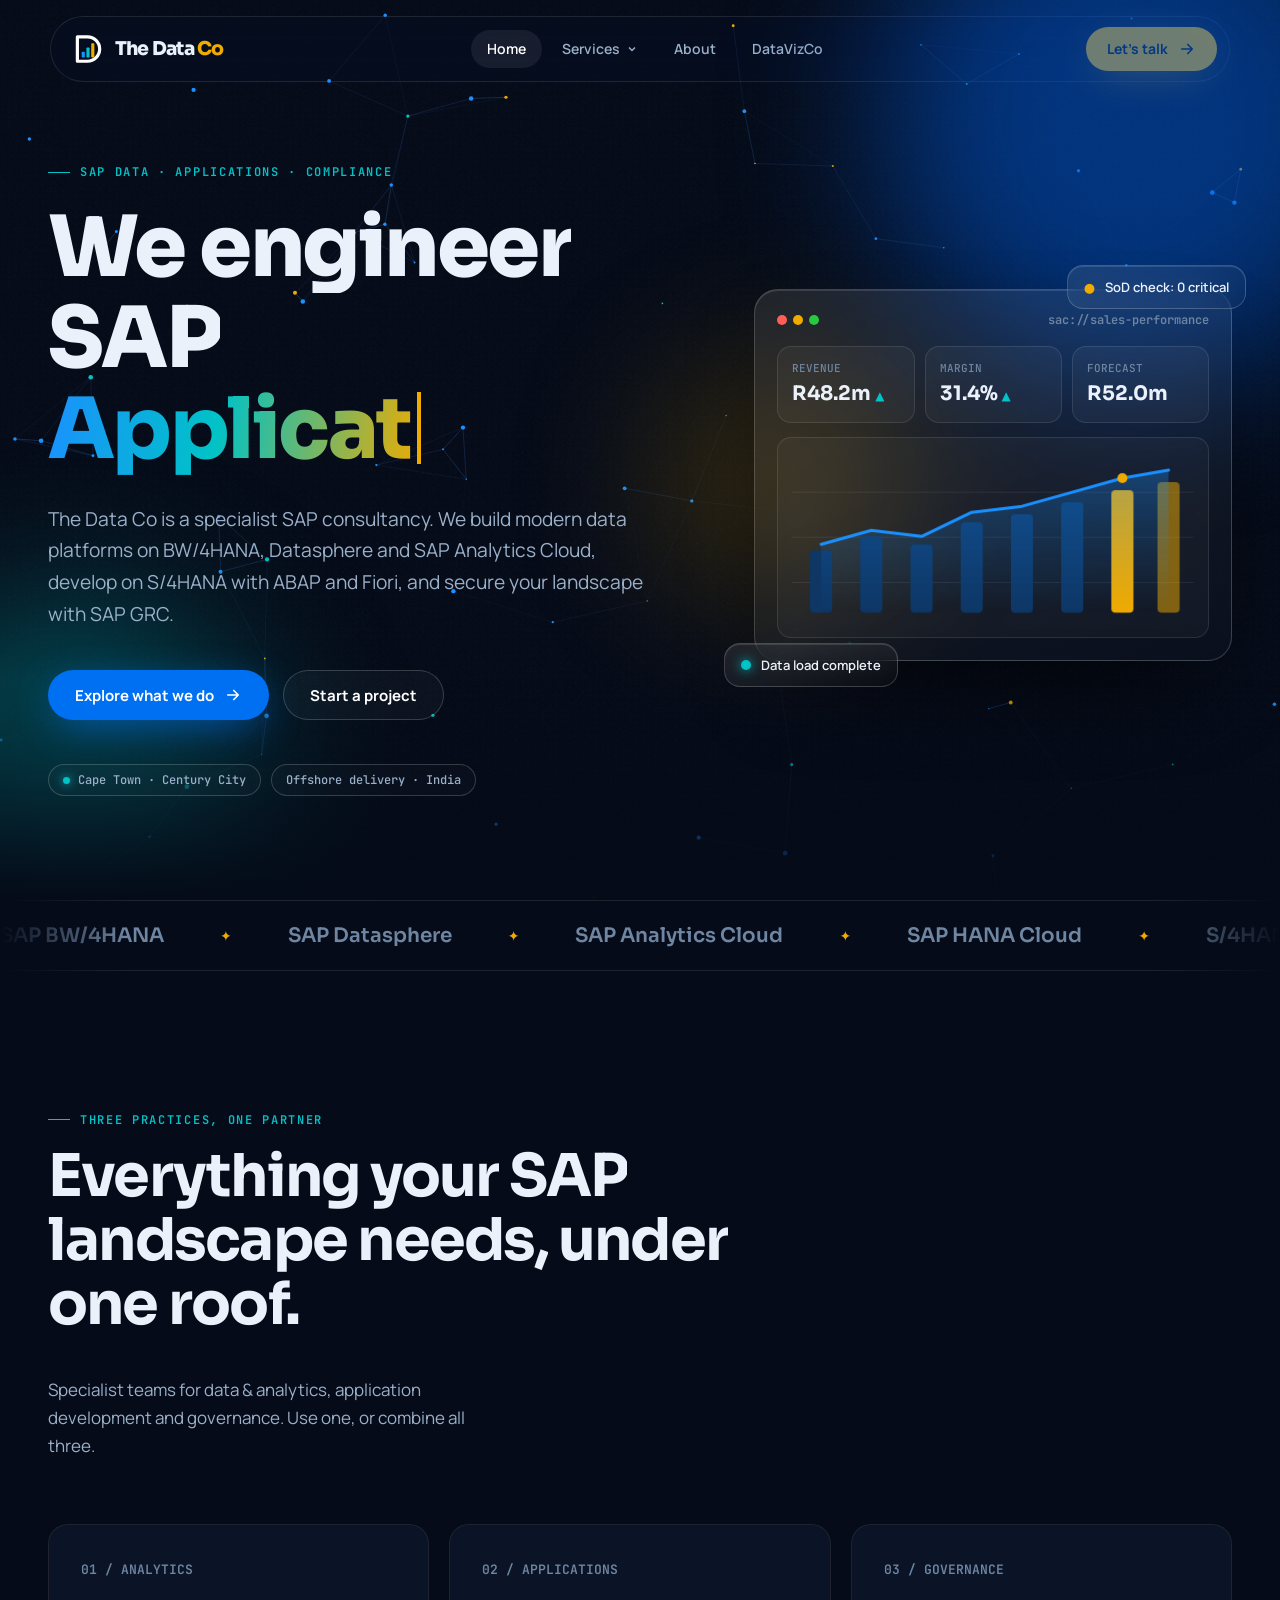
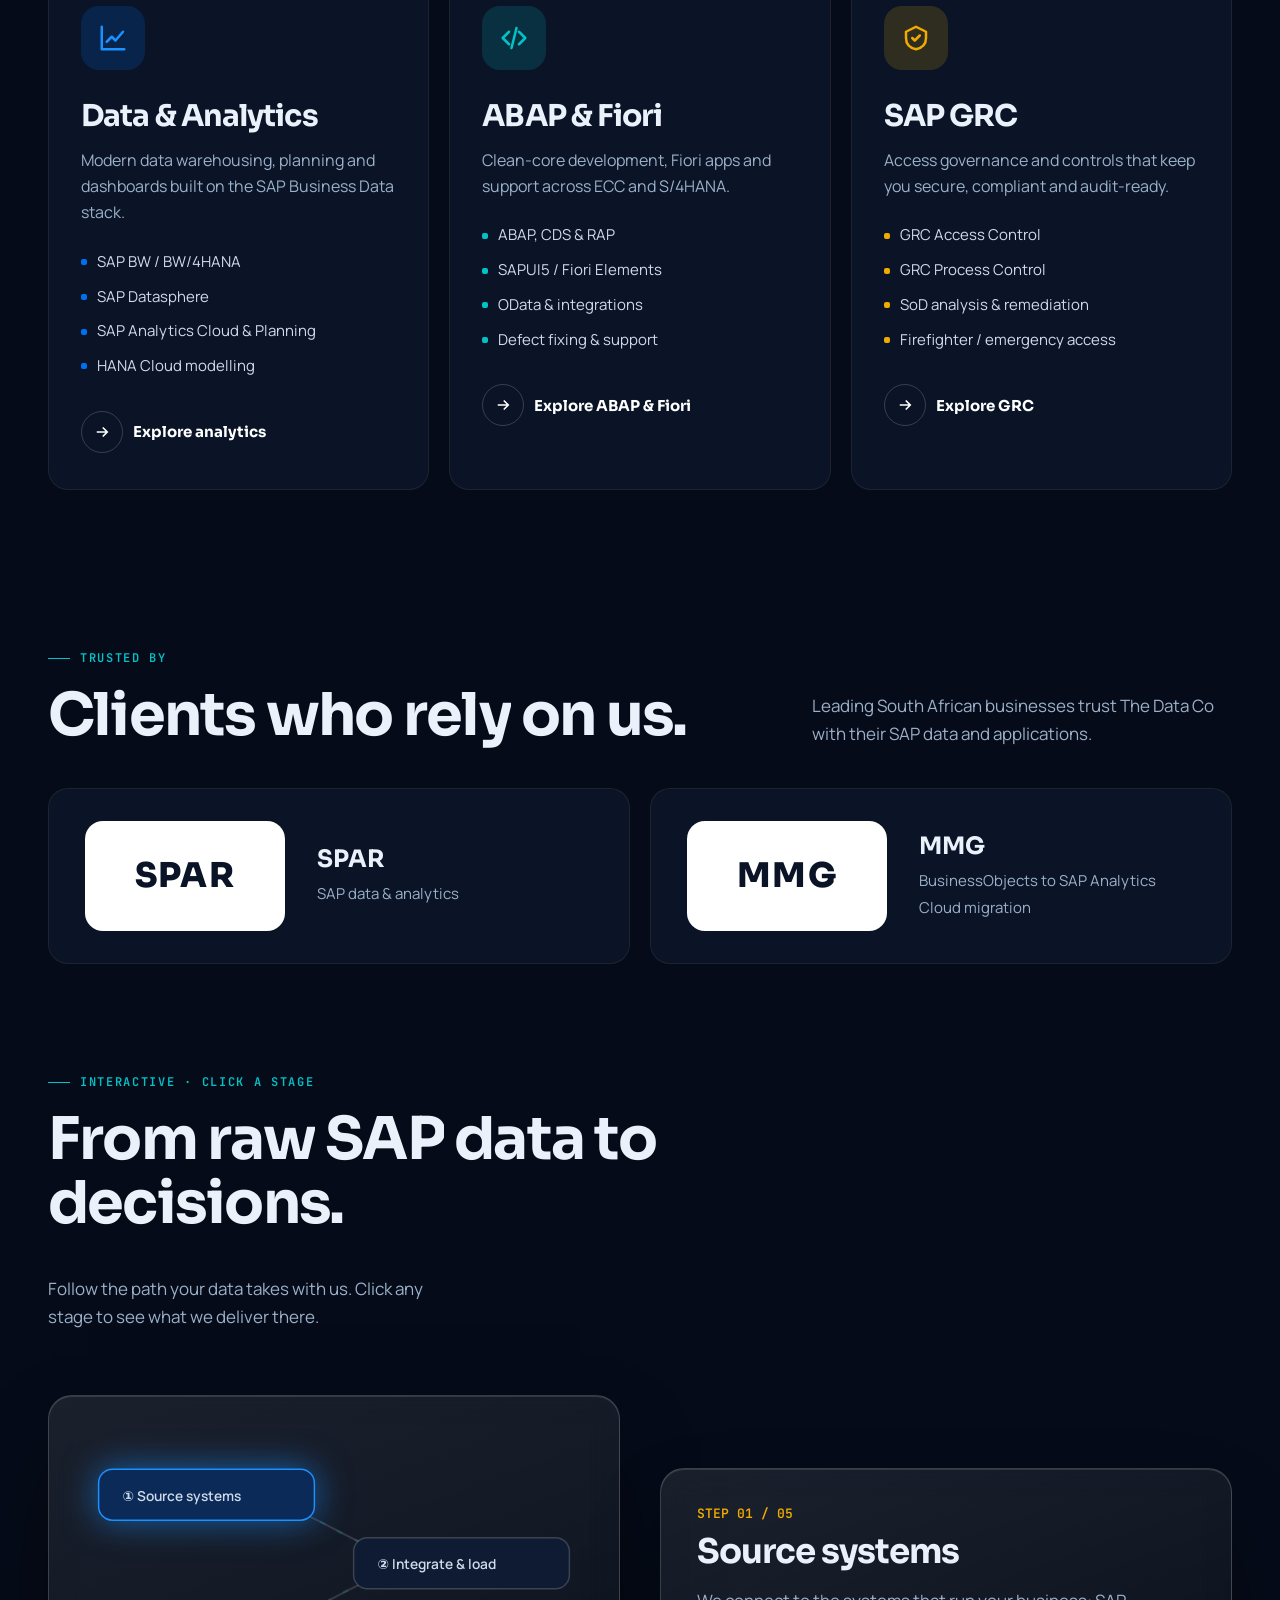
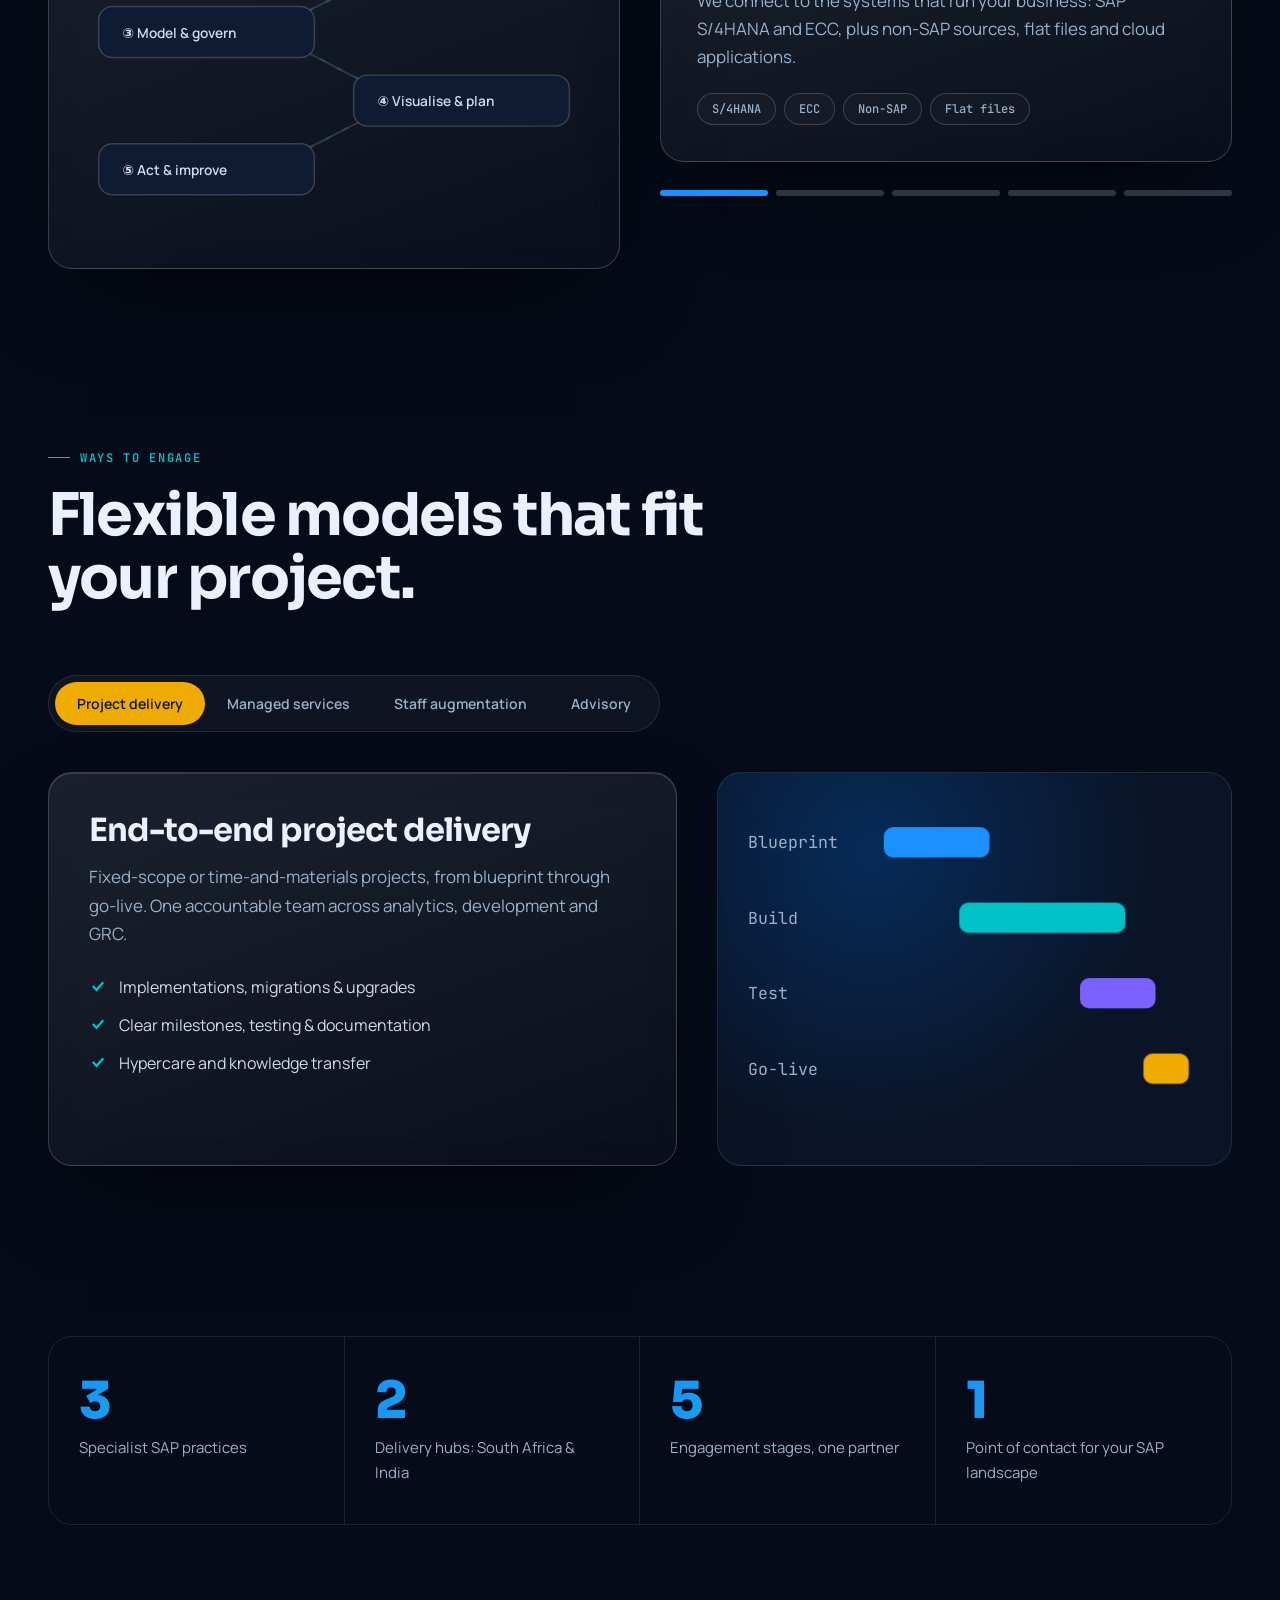
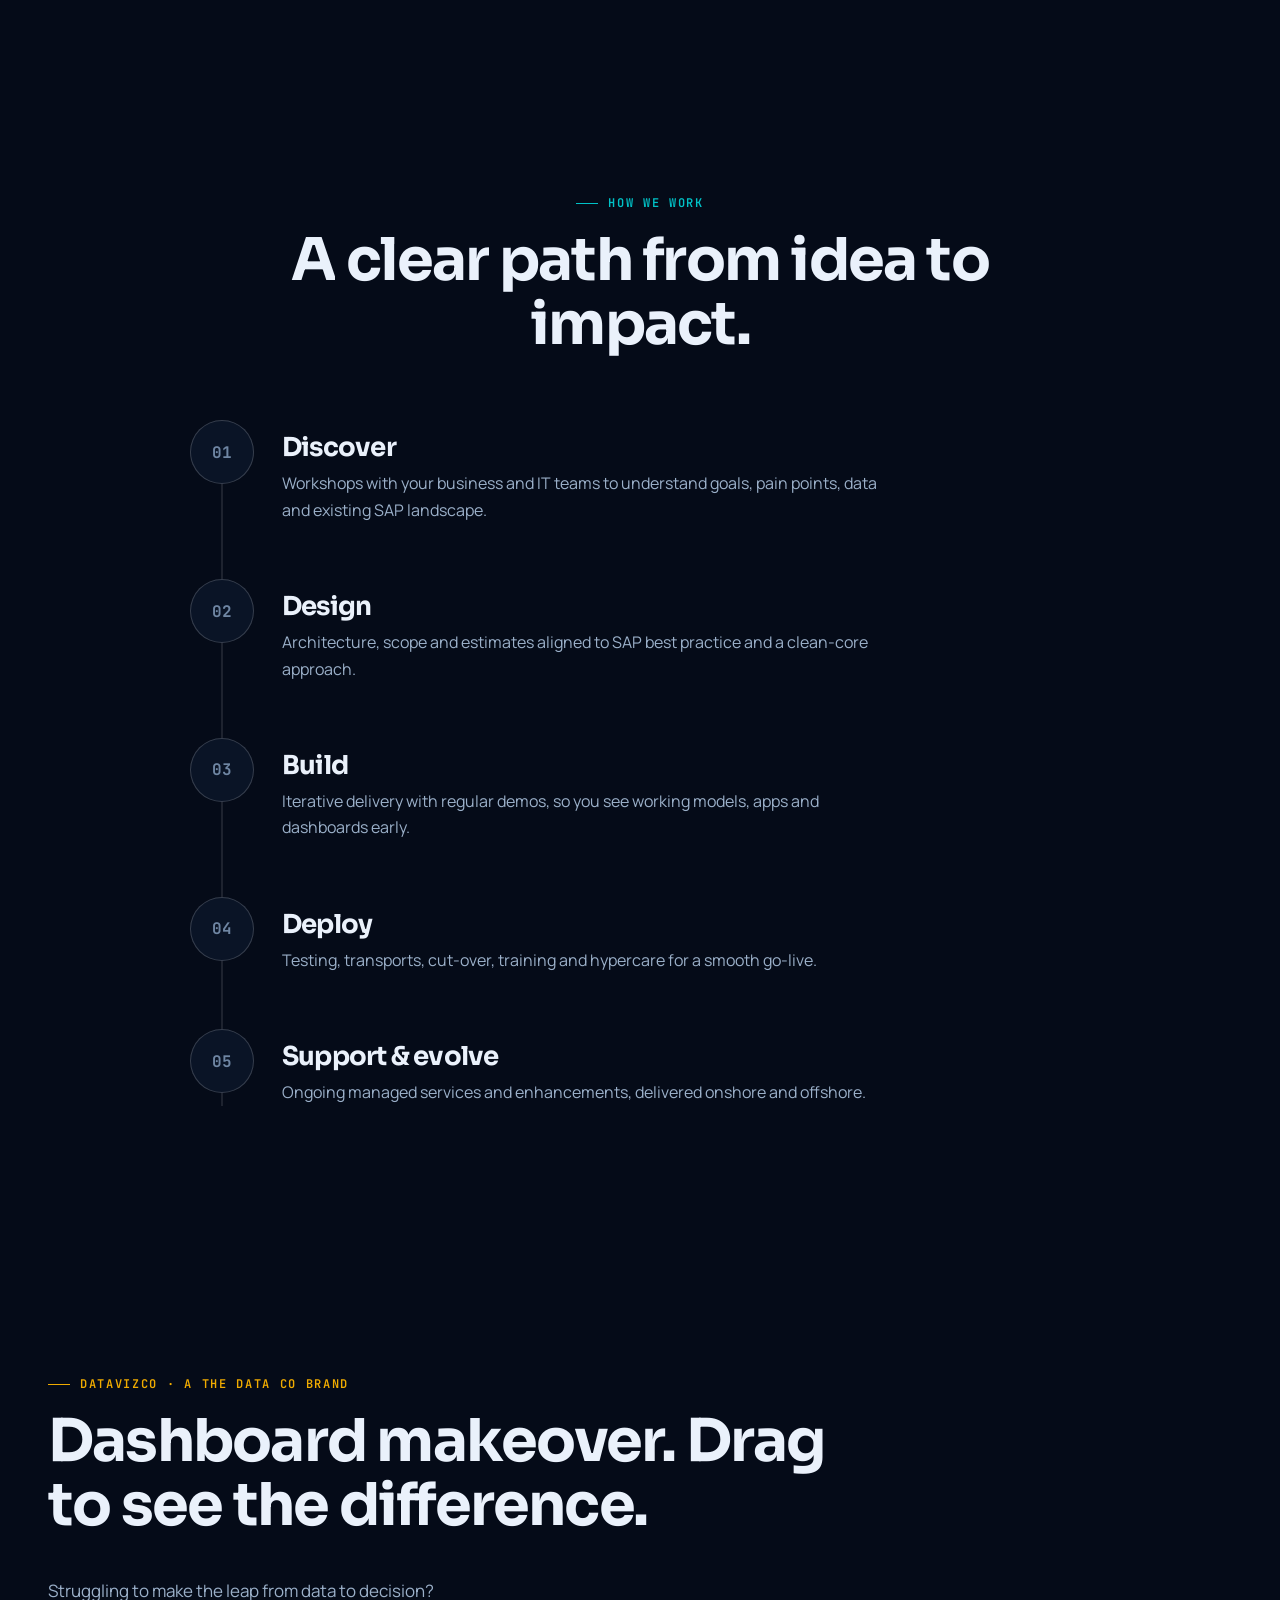
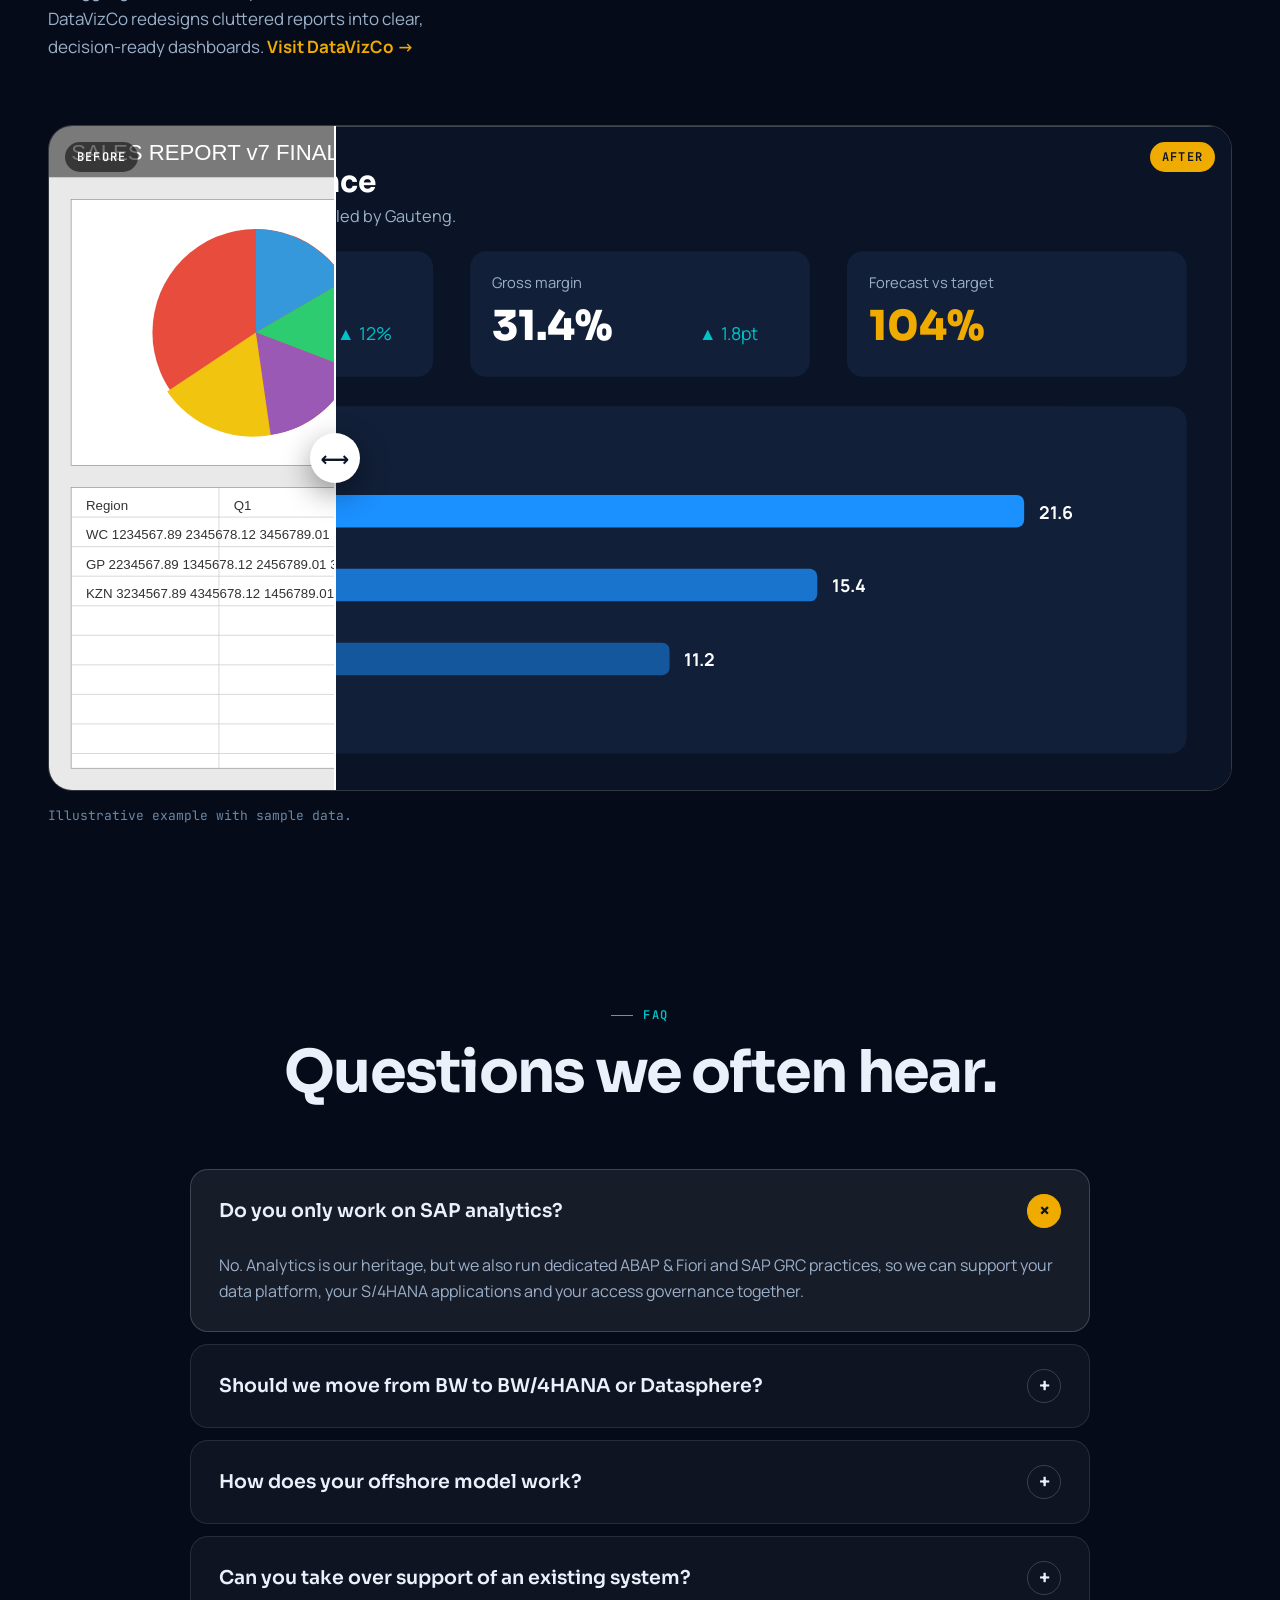
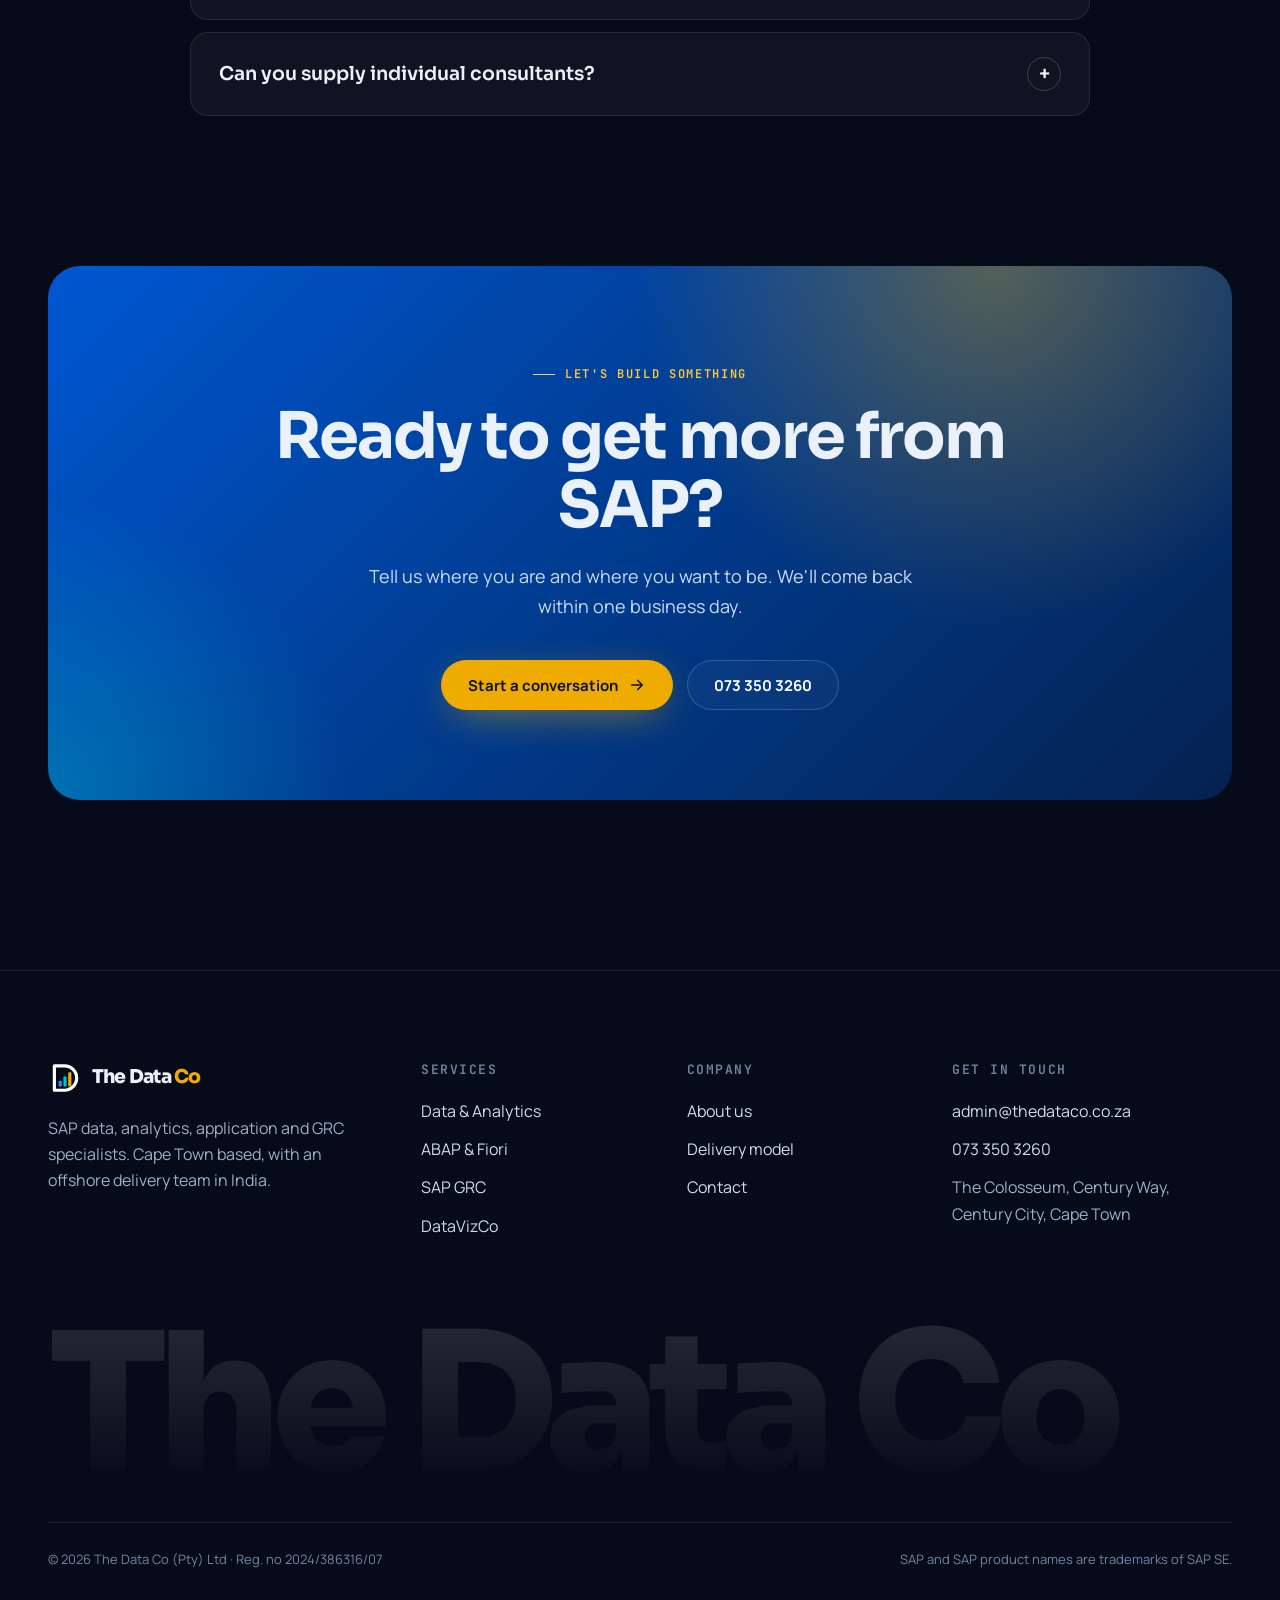
==== index.html @ a9682657 "Add files via upload" ====
<!DOCTYPE html>
<html lang="en">
<head>
<meta charset="utf-8">
<meta name="viewport" content="width=device-width, initial-scale=1">
<title>The Data Co | SAP Analytics, ABAP &amp; GRC Consulting</title>
<meta name="description" content="The Data Co is a Cape Town SAP consultancy: SAP BW/4HANA, Datasphere, SAP Analytics Cloud, HANA Cloud, ABAP & Fiori development and SAP GRC.">
<meta name="theme-color" content="#050B18">
<link rel="preconnect" href="https://fonts.googleapis.com"><link rel="preconnect" href="https://fonts.gstatic.com" crossorigin>
<link href="https://fonts.googleapis.com/css2?family=Sora:wght@600;700;800&family=Manrope:wght@400;500;600;700&family=JetBrains+Mono:wght@500;600&display=swap" rel="stylesheet">
<link rel="icon" href="data:image/svg+xml,%3Csvg xmlns='http://www.w3.org/2000/svg' viewBox='0 0 64 64'%3E%3Crect width='64' height='64' rx='14' fill='%23050B18'/%3E%3Cpath d='M12 9 H31 A23 23 0 0 1 31 55 H12 Z' fill='none' stroke='%23fff' stroke-width='6'/%3E%3Crect x='20' y='37' width='6' height='11' fill='%231B90FF'/%3E%3Crect x='29' y='29' width='6' height='19' fill='%2300C2C7'/%3E%3Crect x='38' y='21' width='6' height='27' fill='%23F0AB00'/%3E%3C/svg%3E">
<link rel="stylesheet" href="styles.css">
</head>
<body data-page="home">
<main>

<!-- HERO -->
<section class="hero">
  <canvas data-network aria-hidden="true"></canvas>
  <div class="orb a"></div><div class="orb b"></div><div class="orb c"></div>
  <div class="wrap hero-grid">
    <div>
      <span class="tag rv">SAP Data · Applications · Compliance</span>
      <h1 class="split" style="margin-top:22px">We engineer SAP <br><span class="rotator grad" data-words='["Analytics.","Applications.","Compliance.","Decisions."]'><span class="txt">Analytics.</span><span class="caret"></span></span></h1>
      <p class="lead rv d1">The Data Co is a specialist SAP consultancy. We build modern data platforms on BW/4HANA, Datasphere and SAP Analytics Cloud, develop on S/4HANA with ABAP and Fiori, and secure your landscape with SAP GRC.</p>
      <div class="ctas rv d2">
        <a class="btn btn-primary magnetic" href="#practices">Explore what we do <svg width="18" height="18" viewBox="0 0 24 24" fill="none" stroke="currentColor" stroke-width="2.2" stroke-linecap="round" stroke-linejoin="round"><path d="M5 12h14M13 6l6 6-6 6"/></svg></a>
        <a class="btn btn-ghost magnetic" href="contact.html">Start a project</a>
      </div>
      <div class="pill-row rv d3"><span class="pill"><i></i>Cape Town · Century City</span><span class="pill">Offshore delivery · India</span></div>
    </div>

    <div class="rv d2" style="position:relative;perspective:1200px">
      <div class="glass dash" data-tilt>
        <div class="dash-top"><div class="dots"><i></i><i></i><i></i></div><span class="dash-title">sac://sales-performance</span></div>
        <div class="kpis">
          <div class="kpi"><small>REVENUE</small><strong>R48.2m</strong><em>▲</em></div>
          <div class="kpi"><small>MARGIN</small><strong>31.4%</strong><em>▲</em></div>
          <div class="kpi"><small>FORECAST</small><strong>R52.0m</strong></div>
        </div>
        <div class="chart">
          <svg viewBox="0 0 400 170" aria-hidden="true">
            <defs><linearGradient id="ga" x1="0" y1="0" x2="0" y2="1"><stop offset="0" stop-color="#1B90FF" stop-opacity=".45"/><stop offset="1" stop-color="#1B90FF" stop-opacity="0"/></linearGradient></defs>
            <g stroke="rgba(255,255,255,.07)"><path d="M0 40H400M0 85H400M0 130H400"/></g>
            <g>
              <rect class="bar-grow" style="animation-delay:.2s" x="18" y="98" width="22" height="62" rx="4" fill="#0E3766"/>
              <rect class="bar-grow" style="animation-delay:.3s" x="68" y="84" width="22" height="76" rx="4" fill="#0E3766"/>
              <rect class="bar-grow" style="animation-delay:.4s" x="118" y="92" width="22" height="68" rx="4" fill="#0E3766"/>
              <rect class="bar-grow" style="animation-delay:.5s" x="168" y="70" width="22" height="90" rx="4" fill="#0E3766"/>
              <rect class="bar-grow" style="animation-delay:.6s" x="218" y="62" width="22" height="98" rx="4" fill="#0E3766"/>
              <rect class="bar-grow" style="animation-delay:.7s" x="268" y="50" width="22" height="110" rx="4" fill="#0E3766"/>
              <rect class="bar-grow" style="animation-delay:.8s" x="318" y="38" width="22" height="122" rx="4" fill="#F0AB00"/>
              <rect class="bar-grow" style="animation-delay:.9s;opacity:.5" x="364" y="30" width="22" height="130" rx="4" fill="#F0AB00"/>
            </g>
            <path d="M29 92 L79 78 L129 84 L179 60 L229 54 L279 40 L329 26 L375 18 L375 160 L29 160Z" fill="url(#ga)" opacity=".7"/>
            <path class="line-path" d="M29 92 L79 78 L129 84 L179 60 L229 54 L279 40 L329 26 L375 18" fill="none" stroke="#1B90FF" stroke-width="3" stroke-linecap="round" stroke-linejoin="round"/>
            <circle cx="329" cy="26" r="5" fill="#F0AB00"/>
          </svg>
        </div>
      </div>
      <div class="float-chip glass" style="left:-30px;bottom:-26px"><span style="width:10px;height:10px;border-radius:50%;background:#00C2C7;box-shadow:0 0 12px #00C2C7"></span>Data load complete</div>
      <div class="float-chip glass" style="right:-14px;top:-24px;animation-delay:-3s"><span style="color:#F0AB00">●</span> SoD check: 0 critical</div>
    </div>
  </div>
</section>

<!-- MARQUEE -->
<div class="marquee" aria-label="Technologies">
  <div class="marquee-track">
    <span>SAP BW/4HANA</span><span>SAP Datasphere</span><span>SAP Analytics Cloud</span><span>SAP HANA Cloud</span><span>S/4HANA</span><span>ABAP RAP &amp; CDS</span><span>SAPUI5 &amp; Fiori</span><span>GRC Access Control</span><span>GRC Process Control</span><span>SAC Planning</span><span>SAP BTP</span>
    <span>SAP BW/4HANA</span><span>SAP Datasphere</span><span>SAP Analytics Cloud</span><span>SAP HANA Cloud</span><span>S/4HANA</span><span>ABAP RAP &amp; CDS</span><span>SAPUI5 &amp; Fiori</span><span>GRC Access Control</span><span>GRC Process Control</span><span>SAC Planning</span><span>SAP BTP</span>
  </div>
</div>

<!-- PRACTICES -->
<section id="practices">
  <div class="wrap">
    <div class="sec-head">
      <div><span class="tag rv">Three practices, one partner</span><h2 class="split">Everything your SAP landscape needs, under one roof.</h2></div>
      <p class="rv">Specialist teams for data &amp; analytics, application development and governance. Use one, or combine all three.</p>
    </div>
    <div class="practices">
      <a class="spot rv" href="analytics.html" style="--c:#0070F2">
        <div class="spot-in practice">
          <div class="num">01 / ANALYTICS</div>
          <div class="big-ico" style="background:rgba(0,112,242,.18);color:#1B90FF"><svg width="30" height="30" viewBox="0 0 24 24" fill="none" stroke="currentColor" stroke-width="2" stroke-linecap="round" stroke-linejoin="round"><path d="M3 3v18h18"/><path d="M7 15l4-4 3 3 6-7"/></svg></div>
          <h3>Data &amp; Analytics</h3>
          <p>Modern data warehousing, planning and dashboards built on the SAP Business Data stack.</p>
          <ul><li>SAP BW / BW/4HANA</li><li>SAP Datasphere</li><li>SAP Analytics Cloud &amp; Planning</li><li>HANA Cloud modelling</li></ul>
          <span class="arrow-link"><span class="circ"><svg width="18" height="18" viewBox="0 0 24 24" fill="none" stroke="currentColor" stroke-width="2.2"><path d="M5 12h14M13 6l6 6-6 6"/></svg></span>Explore analytics</span>
        </div>
      </a>
      <a class="spot rv d1" href="abap-fiori.html" style="--c:#00C2C7">
        <div class="spot-in practice">
          <div class="num">02 / APPLICATIONS</div>
          <div class="big-ico" style="background:rgba(0,194,199,.16);color:#00C2C7"><svg width="30" height="30" viewBox="0 0 24 24" fill="none" stroke="currentColor" stroke-width="2" stroke-linecap="round" stroke-linejoin="round"><path d="M8 7l-5 5 5 5M16 7l5 5-5 5M14 4l-4 16"/></svg></div>
          <h3>ABAP &amp; Fiori</h3>
          <p>Clean-core development, Fiori apps and support across ECC and S/4HANA.</p>
          <ul><li>ABAP, CDS &amp; RAP</li><li>SAPUI5 / Fiori Elements</li><li>OData &amp; integrations</li><li>Defect fixing &amp; support</li></ul>
          <span class="arrow-link"><span class="circ"><svg width="18" height="18" viewBox="0 0 24 24" fill="none" stroke="currentColor" stroke-width="2.2"><path d="M5 12h14M13 6l6 6-6 6"/></svg></span>Explore ABAP &amp; Fiori</span>
        </div>
      </a>
      <a class="spot rv d2" href="grc.html" style="--c:#F0AB00">
        <div class="spot-in practice">
          <div class="num">03 / GOVERNANCE</div>
          <div class="big-ico" style="background:rgba(240,171,0,.16);color:#F0AB00"><svg width="30" height="30" viewBox="0 0 24 24" fill="none" stroke="currentColor" stroke-width="2" stroke-linecap="round" stroke-linejoin="round"><path d="M12 3l8 4v5c0 5-3.5 8-8 9-4.5-1-8-4-8-9V7z"/><path d="M9 12l2 2 4-4"/></svg></div>
          <h3>SAP GRC</h3>
          <p>Access governance and controls that keep you secure, compliant and audit-ready.</p>
          <ul><li>GRC Access Control</li><li>GRC Process Control</li><li>SoD analysis &amp; remediation</li><li>Firefighter / emergency access</li></ul>
          <span class="arrow-link"><span class="circ"><svg width="18" height="18" viewBox="0 0 24 24" fill="none" stroke="currentColor" stroke-width="2.2"><path d="M5 12h14M13 6l6 6-6 6"/></svg></span>Explore GRC</span>
        </div>
      </a>
    </div>
  </div>
</section>

<!-- CLIENTS -->
<section style="padding-top:20px;padding-bottom:60px">
  <div class="wrap">
    <div class="sec-head" style="margin-bottom:40px">
      <div><span class="tag rv">Trusted by</span><h2 class="split">Clients who rely on us.</h2></div>
      <p class="rv">Leading South African businesses trust The Data Co with their SAP data and applications.</p>
    </div>
    <div class="clients">
      <div class="client spot rv" style="--c:#E2231A">
        <div class="spot-in">
          <div class="logo-slot"><img src="spar.png" alt="SPAR" onerror="this.replaceWith(Object.assign(document.createElement('span'),{className:'logo-fallback',textContent:'SPAR'}))"></div>
          <div class="client-meta"><strong>SPAR</strong><span>SAP data &amp; analytics</span></div>
        </div>
      </div>
      <div class="client spot rv d1" style="--c:#0070F2">
        <div class="spot-in">
          <div class="logo-slot"><img src="mmg.png" alt="MMG" onerror="this.replaceWith(Object.assign(document.createElement('span'),{className:'logo-fallback',textContent:'MMG'}))"></div>
          <div class="client-meta"><strong>MMG</strong><span>BusinessObjects to SAP Analytics Cloud migration</span></div>
        </div>
      </div>
    </div>
  </div>
</section>

<!-- DATA JOURNEY -->
<section style="padding-top:40px">
  <div class="wrap">
    <div class="sec-head">
      <div><span class="tag rv">Interactive · click a stage</span><h2 class="split">From raw SAP data to decisions.</h2></div>
      <p class="rv">Follow the path your data takes with us. Click any stage to see what we deliver there.</p>
    </div>
    <div class="journey">
      <div class="glass flow rv" id="flow">
        <svg viewBox="0 0 520 420" aria-label="Data journey diagram">
          <path class="wire" d="M130 70 C 260 70, 260 140, 390 140"/><path class="pulse" d="M130 70 C 260 70, 260 140, 390 140"/>
          <path class="wire" d="M390 140 C 260 140, 260 210, 130 210"/><path class="pulse" d="M390 140 C 260 140, 260 210, 130 210"/>
          <path class="wire" d="M130 210 C 260 210, 260 280, 390 280"/><path class="pulse" d="M130 210 C 260 210, 260 280, 390 280"/>
          <path class="wire" d="M390 280 C 260 280, 260 350, 130 350"/><path class="pulse" d="M390 280 C 260 280, 260 350, 130 350"/>
          <g class="node"><rect x="20" y="44" width="220" height="52" rx="14"/><text x="44" y="76">① Source systems</text></g>
          <g class="node"><rect x="280" y="114" width="220" height="52" rx="14"/><text x="304" y="146">② Integrate &amp; load</text></g>
          <g class="node"><rect x="20" y="184" width="220" height="52" rx="14"/><text x="44" y="216">③ Model &amp; govern</text></g>
          <g class="node"><rect x="280" y="254" width="220" height="52" rx="14"/><text x="304" y="286">④ Visualise &amp; plan</text></g>
          <g class="node"><rect x="20" y="324" width="220" height="52" rx="14"/><text x="44" y="356">⑤ Act &amp; improve</text></g>
        </svg>
      </div>
      <div class="rv d1">
        <div class="flow-panel glass" id="flow-panel" aria-live="polite"></div>
        <div class="flow-steps" id="flow-steps"><button aria-label="Stage 1"></button><button aria-label="Stage 2"></button><button aria-label="Stage 3"></button><button aria-label="Stage 4"></button><button aria-label="Stage 5"></button></div>
      </div>
    </div>
    <script type="application/json" id="flow-data">[
      {"t":"Source systems","d":"We connect to the systems that run your business: SAP S/4HANA and ECC, plus non-SAP sources, flat files and cloud applications.","c":["S/4HANA","ECC","Non-SAP","Flat files"]},
      {"t":"Integrate & load","d":"Reliable extraction and data flows with delta handling, monitoring and process chains, so data arrives complete and on time.","c":["ODP extractors","Datasphere replication","Process chains"]},
      {"t":"Model & govern","d":"Clean, reusable data models with security baked in. BW/4HANA ADSOs and Composite Providers, Datasphere views, HANA calculation views.","c":["BW/4HANA","Datasphere","HANA Cloud","Authorisations"]},
      {"t":"Visualise & plan","d":"Decision-ready stories, analytic applications and planning models in SAP Analytics Cloud, designed for real users.","c":["SAC stories","Custom widgets","SAC Planning"]},
      {"t":"Act & improve","d":"Go-live, adoption and ongoing support from our onshore and offshore team, with continuous enhancement as your business changes.","c":["Hypercare","AMS support","Enhancements"]}
    ]</script>
  </div>
</section>

<!-- ENGAGEMENT TABS -->
<section style="padding-top:40px">
  <div class="wrap">
    <div class="sec-head">
      <div><span class="tag rv">Ways to engage</span><h2 class="split">Flexible models that fit your project.</h2></div>
    </div>
    <div class="tabs rv" data-tabs="eng" role="tablist"><span class="ind"></span>
      <button class="on" data-k="p" role="tab">Project delivery</button><button data-k="m" role="tab">Managed services</button><button data-k="s" role="tab">Staff augmentation</button><button data-k="a" role="tab">Advisory</button>
    </div>
    <div id="eng">
      <div class="tab-body" data-pane="p">
        <div class="glass"><h3>End-to-end project delivery</h3><p>Fixed-scope or time-and-materials projects, from blueprint through go-live. One accountable team across analytics, development and GRC.</p>
          <ul class="checks"><li><svg width="18" height="18" viewBox="0 0 24 24" fill="none" stroke="currentColor" stroke-width="3"><path d="M5 12l5 5 9-10"/></svg>Implementations, migrations &amp; upgrades</li><li><svg width="18" height="18" viewBox="0 0 24 24" fill="none" stroke="currentColor" stroke-width="3"><path d="M5 12l5 5 9-10"/></svg>Clear milestones, testing &amp; documentation</li><li><svg width="18" height="18" viewBox="0 0 24 24" fill="none" stroke="currentColor" stroke-width="3"><path d="M5 12l5 5 9-10"/></svg>Hypercare and knowledge transfer</li></ul></div>
        <div class="viz-box"><svg viewBox="0 0 300 220" width="100%" aria-hidden="true"><g font-family="JetBrains Mono" font-size="11" fill="#9BB0C9"><text x="0" y="30">Blueprint</text><text x="0" y="80">Build</text><text x="0" y="130">Test</text><text x="0" y="180">Go-live</text></g><rect class="bar-grow" x="90" y="16" width="70" height="20" rx="6" fill="#1B90FF"/><rect class="bar-grow" style="animation-delay:.2s" x="140" y="66" width="110" height="20" rx="6" fill="#00C2C7"/><rect class="bar-grow" style="animation-delay:.4s" x="220" y="116" width="50" height="20" rx="6" fill="#7B61FF"/><rect class="bar-grow" style="animation-delay:.6s" x="262" y="166" width="30" height="20" rx="6" fill="#F0AB00"/></svg></div>
      </div>
      <div class="tab-body" data-pane="m" hidden>
        <div class="glass"><h3>Managed services &amp; AMS</h3><p>Ongoing support for BW, SAC, ABAP and GRC, delivered by our offshore team in India with local oversight from Cape Town.</p>
          <ul class="checks"><li><svg width="18" height="18" viewBox="0 0 24 24" fill="none" stroke="currentColor" stroke-width="3"><path d="M5 12l5 5 9-10"/></svg>Incident, problem &amp; change management</li><li><svg width="18" height="18" viewBox="0 0 24 24" fill="none" stroke="currentColor" stroke-width="3"><path d="M5 12l5 5 9-10"/></svg>Data load monitoring &amp; process chains</li><li><svg width="18" height="18" viewBox="0 0 24 24" fill="none" stroke="currentColor" stroke-width="3"><path d="M5 12l5 5 9-10"/></svg>Small enhancements on a flexible pool of hours</li></ul></div>
        <div class="viz-box"><svg viewBox="0 0 300 220" width="100%" aria-hidden="true"><circle cx="150" cy="110" r="80" fill="none" stroke="rgba(255,255,255,.08)" stroke-width="18"/><circle cx="150" cy="110" r="80" fill="none" stroke="#00C2C7" stroke-width="18" stroke-dasharray="380 503" stroke-linecap="round" transform="rotate(-90 150 110)" class="line-path"/><text x="150" y="106" text-anchor="middle" fill="#fff" font-family="Sora" font-weight="700" font-size="26">Always on</text><text x="150" y="132" text-anchor="middle" fill="#9BB0C9" font-family="JetBrains Mono" font-size="11">onshore + offshore</text></svg></div>
      </div>
      <div class="tab-body" data-pane="s" hidden>
        <div class="glass"><h3>Staff augmentation</h3><p>Experienced SAP consultants who slot into your team and your methodology, for weeks or for the long haul.</p>
          <ul class="checks"><li><svg width="18" height="18" viewBox="0 0 24 24" fill="none" stroke="currentColor" stroke-width="3"><path d="M5 12l5 5 9-10"/></svg>BW, Datasphere &amp; SAC consultants</li><li><svg width="18" height="18" viewBox="0 0 24 24" fill="none" stroke="currentColor" stroke-width="3"><path d="M5 12l5 5 9-10"/></svg>ABAP, RAP &amp; Fiori developers</li><li><svg width="18" height="18" viewBox="0 0 24 24" fill="none" stroke="currentColor" stroke-width="3"><path d="M5 12l5 5 9-10"/></svg>GRC functional &amp; technical consultants</li></ul></div>
        <div class="viz-box"><svg viewBox="0 0 300 220" width="100%" aria-hidden="true"><g fill="#0E3766" stroke="rgba(255,255,255,.2)"><circle cx="80" cy="80" r="26"/><circle cx="150" cy="70" r="26"/><circle cx="220" cy="80" r="26"/></g><circle cx="150" cy="160" r="30" fill="#F0AB00"/><path d="M80 106 L150 130 M150 96 L150 130 M220 106 L150 130" stroke="#F0AB00" stroke-width="2" stroke-dasharray="4 5" class="arc"/><text x="150" y="166" text-anchor="middle" font-family="Sora" font-weight="800" font-size="14" fill="#0A1426">TDC</text></svg></div>
      </div>
      <div class="tab-body" data-pane="a" hidden>
        <div class="glass"><h3>Advisory &amp; roadmaps</h3><p>Independent guidance on where to take your SAP data and application landscape next, aligned to SAP's direction and your budget.</p>
          <ul class="checks"><li><svg width="18" height="18" viewBox="0 0 24 24" fill="none" stroke="currentColor" stroke-width="3"><path d="M5 12l5 5 9-10"/></svg>BW to BW/4HANA &amp; Datasphere roadmaps</li><li><svg width="18" height="18" viewBox="0 0 24 24" fill="none" stroke="currentColor" stroke-width="3"><path d="M5 12l5 5 9-10"/></svg>Architecture &amp; health checks</li><li><svg width="18" height="18" viewBox="0 0 24 24" fill="none" stroke="currentColor" stroke-width="3"><path d="M5 12l5 5 9-10"/></svg>Proofs of concept &amp; demos</li></ul></div>
        <div class="viz-box"><svg viewBox="0 0 300 220" width="100%" aria-hidden="true"><path d="M20 190 C 90 190, 90 120, 150 120 S 220 40, 280 30" fill="none" stroke="#1B90FF" stroke-width="4" stroke-linecap="round" class="line-path"/><g fill="#050B18" stroke-width="3"><circle cx="20" cy="190" r="8" stroke="#00C2C7"/><circle cx="150" cy="120" r="8" stroke="#1B90FF"/><circle cx="280" cy="30" r="10" stroke="#F0AB00" fill="#F0AB00"/></g><g font-family="JetBrains Mono" font-size="11" fill="#9BB0C9"><text x="10" y="214">Today</text><text x="128" y="148">Transition</text><text x="226" y="60">Target</text></g></svg></div>
      </div>
    </div>
  </div>
</section>

<!-- STATS -->
<section style="padding-top:40px">
  <div class="wrap">
    <div class="stats rv">
      <div class="stat"><strong class="grad" data-count="3">0</strong><span>Specialist SAP practices</span></div>
      <div class="stat"><strong class="grad" data-count="2">0</strong><span>Delivery hubs: South Africa &amp; India</span></div>
      <div class="stat"><strong class="grad" data-count="5">0</strong><span>Engagement stages, one partner</span></div>
      <div class="stat"><strong class="grad">1</strong><span>Point of contact for your SAP landscape</span></div>
    </div>
  </div>
</section>

<!-- APPROACH TIMELINE -->
<section>
  <div class="wrap">
    <div class="sec-head" style="justify-content:center;text-align:center"><div><span class="tag rv">How we work</span><h2 class="split">A clear path from idea to impact.</h2></div></div>
    <div class="timeline">
      <div class="rail"></div><div class="fill"></div>
      <div class="tl"><div class="dot">01</div><div><h3>Discover</h3><p>Workshops with your business and IT teams to understand goals, pain points, data and existing SAP landscape.</p></div></div>
      <div class="tl"><div class="dot">02</div><div><h3>Design</h3><p>Architecture, scope and estimates aligned to SAP best practice and a clean-core approach.</p></div></div>
      <div class="tl"><div class="dot">03</div><div><h3>Build</h3><p>Iterative delivery with regular demos, so you see working models, apps and dashboards early.</p></div></div>
      <div class="tl"><div class="dot">04</div><div><h3>Deploy</h3><p>Testing, transports, cut-over, training and hypercare for a smooth go-live.</p></div></div>
      <div class="tl" style="padding-bottom:0"><div class="dot">05</div><div><h3>Support &amp; evolve</h3><p>Ongoing managed services and enhancements, delivered onshore and offshore.</p></div></div>
    </div>
  </div>
</section>

<!-- DATAVIZCO -->
<section id="dataviz">
  <div class="wrap">
    <div class="sec-head">
      <div><span class="tag rv" style="color:#F0AB00">DataVizCo · A The Data Co brand</span><h2 class="split">Dashboard makeover. Drag to see the difference.</h2></div>
      <p class="rv">Struggling to make the leap from data to decision? DataVizCo redesigns cluttered reports into clear, decision-ready dashboards. <a href="https://datavizco.com/" target="_blank" rel="noopener" style="color:#F0AB00;font-weight:700">Visit DataVizCo →</a></p>
    </div>
    <div class="compare rv" style="--pos:50%">
      <div class="side before">
        <svg viewBox="0 0 1600 900" width="100%" height="100%" preserveAspectRatio="xMidYMid slice" aria-hidden="true">
          <rect width="1600" height="900" fill="#E9E9E9"/>
          <rect x="0" y="0" width="1600" height="70" fill="#7A7A7A"/><text x="30" y="46" font-family="Arial" font-size="30" fill="#fff">SALES REPORT v7 FINAL (2)</text>
          <g font-family="Arial" font-size="18" fill="#333">
            <rect x="30" y="100" width="500" height="360" fill="#fff" stroke="#999"/>
            <circle cx="280" cy="280" r="140" fill="#E74C3C"/><path d="M280 280 L280 140 A140 140 0 0 1 400 210Z" fill="#3498DB"/><path d="M280 280 L400 210 A140 140 0 0 1 410 330Z" fill="#2ECC71"/><path d="M280 280 L410 330 A140 140 0 0 1 300 419Z" fill="#9B59B6"/><path d="M280 280 L300 419 A140 140 0 0 1 160 360Z" fill="#F1C40F"/>
            <rect x="560" y="100" width="1010" height="360" fill="#fff" stroke="#999"/>
            <g fill="#E67E22"><rect x="600" y="300" width="30" height="140"/><rect x="680" y="200" width="30" height="240"/><rect x="760" y="260" width="30" height="180"/><rect x="840" y="160" width="30" height="280"/><rect x="920" y="320" width="30" height="120"/><rect x="1000" y="220" width="30" height="220"/></g>
            <g fill="#16A085"><rect x="630" y="250" width="30" height="190"/><rect x="710" y="300" width="30" height="140"/><rect x="790" y="190" width="30" height="250"/><rect x="870" y="280" width="30" height="160"/><rect x="950" y="170" width="30" height="270"/><rect x="1030" y="300" width="30" height="140"/></g>
            <g fill="#C0392B"><rect x="1100" y="180" width="30" height="260"/><rect x="1180" y="240" width="30" height="200"/><rect x="1260" y="150" width="30" height="290"/><rect x="1340" y="290" width="30" height="150"/><rect x="1420" y="210" width="30" height="230"/></g>
            <rect x="30" y="490" width="1540" height="380" fill="#fff" stroke="#999"/>
            <g stroke="#ccc"><path d="M30 530H1570M30 570H1570M30 610H1570M30 650H1570M30 690H1570M30 730H1570M30 770H1570M30 810H1570M30 850H1570"/><path d="M230 490V870M430 490V870M630 490V870M830 490V870M1030 490V870M1230 490V870M1430 490V870"/></g>
            <text x="50" y="520">Region</text><text x="250" y="520">Q1</text><text x="450" y="520">Q2</text><text x="650" y="520">Q3</text><text x="850" y="520">Q4</text><text x="1050" y="520">YTD</text><text x="1250" y="520">Var%</text><text x="1450" y="520">Var</text>
            <text x="50" y="560">WC 1234567.89 2345678.12 3456789.01 1234567.89 9876543.21 -12.34% -123456</text>
            <text x="50" y="600">GP 2234567.89 1345678.12 2456789.01 3234567.89 8876543.21 4.56% 23456</text>
            <text x="50" y="640">KZN 3234567.89 4345678.12 1456789.01 2234567.89 7876543.21 -3.21% -9876</text>
          </g>
        </svg>
      </div>
      <div class="side after">
        <svg viewBox="0 0 1600 900" width="100%" height="100%" preserveAspectRatio="xMidYMid slice" aria-hidden="true">
          <rect width="1600" height="900" fill="#0A1426"/>
          <text x="60" y="90" font-family="Sora" font-weight="700" font-size="40" fill="#fff">Sales performance</text>
          <text x="60" y="130" font-family="Manrope" font-size="22" fill="#9BB0C9">Revenue is up 12% year on year, led by Gauteng.</text>
          <g font-family="Manrope">
            <rect x="60" y="170" width="460" height="170" rx="22" fill="#111F38"/><text x="90" y="220" font-size="20" fill="#9BB0C9">Revenue YTD</text><text x="90" y="290" font-family="Sora" font-weight="800" font-size="56" fill="#fff">R48.2m</text><text x="390" y="290" font-size="24" fill="#00C2C7">▲ 12%</text>
            <rect x="570" y="170" width="460" height="170" rx="22" fill="#111F38"/><text x="600" y="220" font-size="20" fill="#9BB0C9">Gross margin</text><text x="600" y="290" font-family="Sora" font-weight="800" font-size="56" fill="#fff">31.4%</text><text x="880" y="290" font-size="24" fill="#00C2C7">▲ 1.8pt</text>
            <rect x="1080" y="170" width="460" height="170" rx="22" fill="#111F38"/><text x="1110" y="220" font-size="20" fill="#9BB0C9">Forecast vs target</text><text x="1110" y="290" font-family="Sora" font-weight="800" font-size="56" fill="#F0AB00">104%</text>
            <rect x="60" y="380" width="1480" height="470" rx="22" fill="#111F38"/>
            <text x="100" y="440" font-size="22" fill="#fff">Revenue by region (Rm)</text>
            <g font-size="22" fill="#CFDBEA"><text x="100" y="530">Gauteng</text><text x="100" y="630">Western Cape</text><text x="100" y="730">KwaZulu-Natal</text></g>
            <rect x="320" y="500" width="1000" height="44" rx="10" fill="#1B90FF"/><text x="1340" y="532" font-size="24" fill="#fff" font-weight="700">21.6</text>
            <rect x="320" y="600" width="720" height="44" rx="10" fill="#1B90FF" opacity=".75"/><text x="1060" y="632" font-size="24" fill="#fff" font-weight="700">15.4</text>
            <rect x="320" y="700" width="520" height="44" rx="10" fill="#1B90FF" opacity=".5"/><text x="860" y="732" font-size="24" fill="#fff" font-weight="700">11.2</text>
          </g>
        </svg>
      </div>
      <div class="handle"></div>
      <span class="lbl" style="left:16px">BEFORE</span><span class="lbl" style="right:16px;background:#F0AB00;color:#0A1426">AFTER</span>
      <input type="range" min="0" max="100" value="50" aria-label="Before and after comparison slider">
    </div>
    <p class="rv" style="color:#6F86A3;font-size:13px;margin-top:14px;font-family:'JetBrains Mono'">Illustrative example with sample data.</p>
  </div>
</section>

<!-- FAQ -->
<section style="padding-top:40px">
  <div class="wrap">
    <div class="sec-head" style="justify-content:center;text-align:center"><div><span class="tag rv">FAQ</span><h2 class="split">Questions we often hear.</h2></div></div>
    <div class="faq rv">
      <details open><summary>Do you only work on SAP analytics?<i>+</i></summary><p>No. Analytics is our heritage, but we also run dedicated ABAP &amp; Fiori and SAP GRC practices, so we can support your data platform, your S/4HANA applications and your access governance together.</p></details>
      <details><summary>Should we move from BW to BW/4HANA or Datasphere?<i>+</i></summary><p>It depends on your current release, customisation and cloud strategy. We run roadmap workshops that compare the options against your landscape, timelines and budget, and many clients end up with a hybrid.</p></details>
      <details><summary>How does your offshore model work?<i>+</i></summary><p>Engagements are led from Cape Town, with development and support capacity from our team in India. You get local accountability and cost-effective scale.</p></details>
      <details><summary>Can you take over support of an existing system?<i>+</i></summary><p>Yes. We start with a structured knowledge transfer and health check, then move into a managed service with agreed response times and a flexible pool of enhancement hours.</p></details>
      <details><summary>Can you supply individual consultants?<i>+</i></summary><p>Yes. We provide BW, Datasphere, SAC, ABAP, Fiori and GRC consultants on short or long-term contracts to strengthen your own team.</p></details>
    </div>
  </div>
</section>

<!-- CTA -->
<section style="padding-top:20px">
  <div class="wrap">
    <div class="cta-big rv">
      <span class="tag" style="color:#FFC845;justify-content:center">Let's build something</span>
      <h2 style="margin-top:20px">Ready to get more from SAP?</h2>
      <p>Tell us where you are and where you want to be. We'll come back within one business day.</p>
      <div class="ctas" style="justify-content:center"><a class="btn btn-gold magnetic" href="contact.html">Start a conversation <svg width="18" height="18" viewBox="0 0 24 24" fill="none" stroke="currentColor" stroke-width="2.2" stroke-linecap="round" stroke-linejoin="round"><path d="M5 12h14M13 6l6 6-6 6"/></svg></a><a class="btn btn-ghost magnetic" href="tel:+27733503260">073 350 3260</a></div>
    </div>
  </div>
</section>

</main>
<script src="main.js"></script>
</body>
</html>
---- styles.css ----
/* The Data Co — site styles. SAP palette: blue #0070F2, gold #F0AB00, teal #00C2C7 on deep navy */
:root{
  --bg:#050B18; --bg-2:#0A1426; --panel:rgba(255,255,255,.04); --panel-2:rgba(255,255,255,.07);
  --line:rgba(255,255,255,.10); --line-2:rgba(255,255,255,.18);
  --text:#EAF1FB; --muted:#9BB0C9; --dim:#6F86A3;
  --blue:#0070F2; --blue-2:#1B90FF; --gold:#F0AB00; --gold-2:#FFC845; --teal:#00C2C7; --violet:#7B61FF;
  --r:20px; --max:1240px;
  --display:'Sora',system-ui,sans-serif; --body:'Manrope',system-ui,sans-serif; --mono:'JetBrains Mono',ui-monospace,monospace;
}
*{box-sizing:border-box}
html{scroll-behavior:smooth}
body{margin:0;background:var(--bg);color:var(--text);font-family:var(--body);line-height:1.65;-webkit-font-smoothing:antialiased;overflow-x:hidden}
a{color:inherit;text-decoration:none}
img,svg{display:block}
::selection{background:var(--blue);color:#fff}
[hidden]{display:none!important}
.wrap{max-width:var(--max);margin:0 auto;padding:0 28px}
h1,h2,h3,h4{font-family:var(--display);line-height:1.08;letter-spacing:-.03em;margin:0;font-weight:700}
p{margin:0}
.grad{background:linear-gradient(100deg,var(--blue-2) 0%,var(--teal) 45%,var(--gold) 100%);-webkit-background-clip:text;background-clip:text;color:transparent}
.tag{display:inline-flex;align-items:center;gap:10px;font:600 12px/1 var(--mono);letter-spacing:.14em;text-transform:uppercase;color:var(--teal)}
.tag::before{content:"";width:22px;height:1px;background:currentColor}

/* noise + glow background */
body::before{content:"";position:fixed;inset:0;pointer-events:none;z-index:0;opacity:.05;background-image:url("data:image/svg+xml,%3Csvg xmlns='http://www.w3.org/2000/svg' width='160' height='160'%3E%3Cfilter id='n'%3E%3CfeTurbulence baseFrequency='.85' numOctaves='3'/%3E%3C/filter%3E%3Crect width='100%25' height='100%25' filter='url(%23n)'/%3E%3C/svg%3E")}
main,header,footer{position:relative;z-index:1}
.cursor-glow{position:fixed;width:520px;height:520px;border-radius:50%;pointer-events:none;z-index:0;background:radial-gradient(circle,rgba(0,112,242,.16),transparent 65%);transform:translate(-50%,-50%);transition:opacity .3s;left:-600px;top:-600px}

/* progress */
.progress{position:fixed;top:0;left:0;height:3px;width:0;z-index:100;background:linear-gradient(90deg,var(--blue),var(--teal),var(--gold))}

/* NAV */
.nav{position:fixed;top:16px;left:50%;transform:translateX(-50%);width:min(1180px,calc(100% - 32px));z-index:90;display:flex;align-items:center;justify-content:space-between;padding:10px 12px 10px 20px;border-radius:999px;background:rgba(8,16,32,.55);border:1px solid var(--line);backdrop-filter:blur(18px) saturate(140%);-webkit-backdrop-filter:blur(18px) saturate(140%);transition:.35s}
.nav.scrolled{background:rgba(5,11,24,.82);box-shadow:0 20px 60px -30px rgba(0,0,0,.9)}
.logo{display:flex;align-items:center;gap:10px;font:800 19px/1 var(--display);letter-spacing:-.04em}
.logo b{color:var(--gold);font-weight:800}
.links{display:flex;align-items:center;gap:4px}
.links>a,.dd>button{font:600 14px/1 var(--body);color:var(--muted);padding:12px 16px;border-radius:999px;background:none;border:0;cursor:pointer;transition:.2s;display:inline-flex;align-items:center;gap:6px}
.links>a:hover,.dd>button:hover,.links>a.active,.dd.active>button{color:#fff;background:var(--panel-2)}
.dd{position:relative}
.dd-menu{position:absolute;top:calc(100% + 14px);left:50%;transform:translate(-50%,8px);width:540px;padding:10px;border-radius:22px;background:rgba(10,20,38,.96);border:1px solid var(--line-2);backdrop-filter:blur(20px);display:grid;grid-template-columns:1fr 1fr;gap:6px;opacity:0;visibility:hidden;transition:.25s;box-shadow:0 30px 80px -20px rgba(0,0,0,.8)}
.dd:hover .dd-menu,.dd:focus-within .dd-menu{opacity:1;visibility:visible;transform:translate(-50%,0)}
.dd-menu::before{content:"";position:absolute;top:-16px;left:0;right:0;height:16px}
.dd-menu a{display:flex;gap:14px;padding:14px;border-radius:14px;transition:.2s}
.dd-menu a:hover{background:var(--panel-2)}
.dd-menu .ico{flex:none;width:40px;height:40px;border-radius:12px;display:grid;place-items:center}
.dd-menu strong{display:block;font:700 14px/1.3 var(--display);color:#fff}
.dd-menu span{font-size:13px;color:var(--muted);line-height:1.4}
.btn{position:relative;display:inline-flex;align-items:center;justify-content:center;gap:10px;min-height:50px;padding:0 26px;border-radius:999px;font:700 15px/1 var(--body);border:1px solid transparent;cursor:pointer;transition:background .25s,color .25s,border-color .25s,box-shadow .25s;will-change:transform;white-space:nowrap}
.btn svg{transition:transform .25s}
.btn:hover svg{transform:translateX(4px)}
.btn-primary{background:var(--blue);color:#fff;box-shadow:0 10px 40px -10px rgba(0,112,242,.8)}
.btn-primary:hover{background:var(--blue-2)}
.btn-gold{background:var(--gold);color:#0A1426;box-shadow:0 10px 40px -12px rgba(240,171,0,.7)}
.btn-gold:hover{background:var(--gold-2)}
.btn-ghost{border-color:var(--line-2);color:#fff;background:rgba(255,255,255,.03)}
.btn-ghost:hover{border-color:#fff;background:rgba(255,255,255,.08)}
.nav .btn{min-height:44px;padding:0 20px;font-size:14px}
.burger{display:none;width:44px;height:44px;border-radius:50%;border:1px solid var(--line-2);background:none;color:#fff;cursor:pointer;place-items:center}
.drawer{position:fixed;inset:0;z-index:89;background:rgba(5,11,24,.97);backdrop-filter:blur(20px);padding:110px 24px 40px;display:flex;flex-direction:column;gap:6px;opacity:0;visibility:hidden;transition:.3s}
.drawer.open{opacity:1;visibility:visible}
.drawer a{font:700 28px/1.2 var(--display);padding:14px 0;border-bottom:1px solid var(--line);color:#fff;transform:translateY(12px);opacity:0;transition:.4s}
.drawer.open a{transform:none;opacity:1}
.drawer a small{display:block;font:500 14px var(--body);color:var(--muted)}

/* HERO */
.hero{position:relative;min-height:100vh;display:flex;align-items:center;padding:140px 0 90px;overflow:hidden}
.hero canvas{position:absolute;inset:0;width:100%;height:100%}
.hero::after{content:"";position:absolute;inset:auto 0 0 0;height:220px;background:linear-gradient(transparent,var(--bg));pointer-events:none}
.orb{position:absolute;border-radius:50%;filter:blur(80px);opacity:.55;pointer-events:none;animation:float 14s ease-in-out infinite}
.orb.a{width:520px;height:520px;background:#0057D2;top:-140px;right:-120px}
.orb.b{width:380px;height:380px;background:#007E83;bottom:-80px;left:-120px;animation-delay:-5s}
.orb.c{width:240px;height:240px;background:#B37E00;top:40%;right:30%;opacity:.3;animation-delay:-9s}
@keyframes float{0%,100%{transform:translate(0,0)}50%{transform:translate(30px,-40px)}}
.hero-grid{position:relative;z-index:2;display:grid;grid-template-columns:1.15fr .85fr;gap:60px;align-items:center}
.hero h1{font-size:clamp(44px,6.6vw,92px);font-weight:800}
.rotator{display:inline-block;position:relative;min-width:3ch}
.rotator .caret{display:inline-block;width:4px;height:.85em;background:var(--gold);margin-left:6px;vertical-align:-.06em;animation:blink 1s steps(1) infinite}
@keyframes blink{50%{opacity:0}}
.lead{font-size:clamp(17px,1.5vw,20px);color:var(--muted);max-width:600px;margin:28px 0 40px}
.ctas{display:flex;flex-wrap:wrap;gap:14px}
.pill-row{display:flex;flex-wrap:wrap;gap:10px;margin-top:44px}
.pill{font:500 12px/1 var(--mono);padding:9px 14px;border-radius:999px;border:1px solid var(--line-2);color:var(--muted);background:rgba(255,255,255,.02)}
.pill i{display:inline-block;width:7px;height:7px;border-radius:50%;background:var(--teal);margin-right:8px;box-shadow:0 0 10px var(--teal);animation:pulse 2s infinite}
@keyframes pulse{50%{opacity:.35}}

/* glass dashboard */
.glass{background:linear-gradient(160deg,rgba(255,255,255,.09),rgba(255,255,255,.02));border:1px solid var(--line-2);border-radius:24px;backdrop-filter:blur(16px);-webkit-backdrop-filter:blur(16px);box-shadow:0 40px 100px -40px rgba(0,0,0,.9),inset 0 1px 0 rgba(255,255,255,.12)}
.dash{padding:22px;transform-style:preserve-3d;transition:transform .2s ease-out}
.dash-top{display:flex;justify-content:space-between;align-items:center;margin-bottom:18px}
.dots{display:flex;gap:6px}.dots i{width:10px;height:10px;border-radius:50%;background:#2A3A55}.dots i:first-child{background:#FF5F57}.dots i:nth-child(2){background:var(--gold)}.dots i:nth-child(3){background:#28C840}
.dash-title{font:600 12px var(--mono);color:var(--dim)}
.kpis{display:grid;grid-template-columns:repeat(3,1fr);gap:10px;margin-bottom:14px}
.kpi{padding:14px;border-radius:14px;background:rgba(255,255,255,.04);border:1px solid var(--line)}
.kpi small{display:block;font:500 11px var(--mono);color:var(--dim);margin-bottom:6px}
.kpi strong{font:700 20px var(--display)}
.kpi em{font-style:normal;font-size:12px;color:var(--teal);margin-left:4px}
.chart{padding:14px;border-radius:14px;background:rgba(255,255,255,.03);border:1px solid var(--line)}
.chart svg{width:100%;height:auto}
.line-path{stroke-dasharray:900;stroke-dashoffset:900;animation:draw 2.6s .4s cubic-bezier(.6,.1,.2,1) forwards}
@keyframes draw{to{stroke-dashoffset:0}}
.bar-grow{transform-origin:bottom;transform:scaleY(0);animation:grow 1s cubic-bezier(.2,.8,.2,1) forwards}
@keyframes grow{to{transform:scaleY(1)}}
.float-chip{position:absolute;padding:12px 16px;border-radius:16px;font:600 13px var(--body);display:flex;align-items:center;gap:10px;animation:bob 6s ease-in-out infinite}
@keyframes bob{50%{transform:translateY(-12px)}}

/* marquee */
.marquee{border-block:1px solid var(--line);padding:22px 0;overflow:hidden;mask-image:linear-gradient(90deg,transparent,#000 10%,#000 90%,transparent)}
.marquee-track{display:flex;gap:56px;width:max-content;animation:scroll 40s linear infinite}
.marquee:hover .marquee-track{animation-play-state:paused}
.marquee span{font:600 20px var(--display);color:var(--dim);white-space:nowrap;display:flex;align-items:center;gap:56px;transition:color .2s}
.marquee span:hover{color:#fff}
.marquee span::after{content:"✦";color:var(--gold);font-size:14px}
@keyframes scroll{to{transform:translateX(-50%)}}

/* sections */
section{padding:130px 0;position:relative}
.sec-head{display:flex;justify-content:space-between;align-items:end;gap:40px;margin-bottom:64px;flex-wrap:wrap}
.sec-head h2{font-size:clamp(36px,4.6vw,64px);max-width:780px;margin-top:18px}
.sec-head p{color:var(--muted);max-width:420px;font-size:17px}

/* practice cards (spotlight) */
.practices{display:grid;grid-template-columns:repeat(3,1fr);gap:20px}
.spot{position:relative;border-radius:var(--r);padding:1px;background:var(--line);overflow:hidden;isolation:isolate}
.spot::before{content:"";position:absolute;inset:0;z-index:-1;background:radial-gradient(420px circle at var(--x,50%) var(--y,50%),var(--c,var(--blue)),transparent 45%);opacity:0;transition:opacity .3s}
.spot:hover::before{opacity:1}
.spot-in{height:100%;border-radius:calc(var(--r) - 1px);background:var(--bg-2);padding:36px 32px;position:relative;overflow:hidden}
.spot-in::after{content:"";position:absolute;inset:0;background:radial-gradient(500px circle at var(--x,50%) var(--y,50%),rgba(255,255,255,.06),transparent 45%);opacity:0;transition:.3s;pointer-events:none}
.spot:hover .spot-in::after{opacity:1}
.practice .num{font:600 13px var(--mono);color:var(--dim)}
.practice .big-ico{width:64px;height:64px;border-radius:18px;display:grid;place-items:center;margin:28px 0 30px}
.practice h3{font-size:30px;margin-bottom:14px}
.practice p{color:var(--muted);margin-bottom:24px}
.practice ul{list-style:none;padding:0;margin:0 0 32px;display:grid;gap:10px}
.practice li{display:flex;gap:10px;align-items:center;font-size:15px;color:#CFDBEA}
.practice li::before{content:"";width:6px;height:6px;border-radius:2px;background:var(--c,var(--blue));flex:none}
.arrow-link{display:inline-flex;align-items:center;gap:10px;font:700 15px var(--display);color:#fff}
.arrow-link .circ{width:42px;height:42px;border-radius:50%;border:1px solid var(--line-2);display:grid;place-items:center;transition:.3s}
.spot:hover .arrow-link .circ{background:var(--c,var(--blue));border-color:transparent;transform:rotate(-45deg)}

/* clients */
.clients{display:grid;grid-template-columns:repeat(2,1fr);gap:20px}
.client .spot-in{display:flex;align-items:center;gap:32px;padding:32px 36px}
.logo-slot{flex:none;width:200px;height:110px;border-radius:18px;background:#fff;display:grid;place-items:center;padding:18px;transition:transform .4s}
.client:hover .logo-slot{transform:scale(1.05) rotate(-1deg)}
.logo-slot img{max-width:100%;max-height:100%;object-fit:contain}
.logo-fallback{font:800 34px var(--display);letter-spacing:.04em;color:#0A1426}
.client-meta strong{display:block;font:700 24px var(--display);margin-bottom:6px}
.client-meta span{color:var(--muted);font-size:15px}
@media (max-width:760px){.clients{grid-template-columns:1fr}.client .spot-in{flex-direction:column;align-items:flex-start;gap:20px}.logo-slot{width:100%}}

/* data journey */
.journey{display:grid;grid-template-columns:1fr 1fr;gap:40px;align-items:center}
.flow{position:relative;padding:30px}
.flow svg{width:100%;height:auto;overflow:visible}
.flow .node{cursor:pointer}
.flow .node rect{fill:#0E1B33;stroke:rgba(255,255,255,.18);stroke-width:1.5;transition:.3s}
.flow .node text{fill:#CFDBEA;font:600 14px var(--body);pointer-events:none}
.flow .node.on rect{fill:#0B2A57;stroke:var(--blue-2);filter:drop-shadow(0 0 18px rgba(27,144,255,.6))}
.flow .wire{stroke:rgba(255,255,255,.14);stroke-width:2;fill:none}
.flow .pulse{stroke:var(--teal);stroke-width:2.5;fill:none;stroke-dasharray:6 14;animation:dash 1.2s linear infinite}
@keyframes dash{to{stroke-dashoffset:-40}}
.flow-panel{padding:36px}
.flow-panel .step-k{font:600 13px var(--mono);color:var(--gold)}
.flow-panel h3{font-size:34px;margin:12px 0 16px}
.flow-panel p{color:var(--muted);font-size:17px}
.flow-panel .chips{display:flex;flex-wrap:wrap;gap:8px;margin-top:22px}
.flow-steps{display:flex;gap:8px;margin-top:28px}
.flow-steps button{flex:1;height:6px;border-radius:9px;border:0;background:var(--line-2);cursor:pointer;padding:0;position:relative;overflow:hidden}
.flow-steps button.on{background:var(--blue-2)}
.fade-swap{animation:swap .45s ease}
@keyframes swap{from{opacity:0;transform:translateY(10px)}to{opacity:1;transform:none}}

/* tabs */
.tabs{display:inline-flex;padding:6px;border-radius:999px;background:var(--panel);border:1px solid var(--line);position:relative;flex-wrap:wrap}
.tabs button{position:relative;z-index:1;border:0;background:none;color:var(--muted);font:600 14px var(--body);padding:12px 22px;border-radius:999px;cursor:pointer;transition:color .3s}
.tabs button.on{color:#0A1426}
.tabs .ind{position:absolute;top:6px;height:calc(100% - 12px);border-radius:999px;background:var(--gold);transition:.4s cubic-bezier(.5,0,.2,1)}
.tab-body{margin-top:40px;display:grid;grid-template-columns:1.1fr .9fr;gap:40px;align-items:stretch}
.tab-body .glass{padding:40px}
.tab-body h3{font-size:32px;margin-bottom:16px}
.tab-body p{color:var(--muted);font-size:17px}
.checks{list-style:none;padding:0;margin:26px 0 0;display:grid;gap:12px}
.checks li{display:flex;gap:12px;align-items:flex-start;color:#CFDBEA}
.checks li svg{flex:none;margin-top:3px;color:var(--teal)}
.viz-box{border-radius:24px;border:1px solid var(--line);background:radial-gradient(circle at 30% 20%,rgba(0,112,242,.25),transparent 60%),var(--bg-2);display:grid;place-items:center;min-height:340px;padding:30px;overflow:hidden}

/* timeline */
.timeline{position:relative;display:grid;gap:0;max-width:900px;margin:0 auto}
.timeline .rail{position:absolute;left:31px;top:0;bottom:0;width:2px;background:var(--line)}
.timeline .fill{position:absolute;left:31px;top:0;width:2px;height:0;background:linear-gradient(var(--blue-2),var(--teal),var(--gold))}
.tl{display:grid;grid-template-columns:64px 1fr;gap:28px;padding:0 0 56px;position:relative}
.tl .dot{width:64px;height:64px;border-radius:50%;background:var(--bg-2);border:1px solid var(--line-2);display:grid;place-items:center;font:700 16px var(--mono);color:var(--dim);transition:.4s;position:relative;z-index:1}
.tl.on .dot{background:var(--blue);border-color:var(--blue-2);color:#fff;box-shadow:0 0 0 8px rgba(0,112,242,.15)}
.tl h3{font-size:26px;margin:14px 0 8px}
.tl p{color:var(--muted);max-width:620px}

/* before / after */
.compare{position:relative;border-radius:24px;overflow:hidden;border:1px solid var(--line-2);aspect-ratio:16/9;user-select:none;touch-action:none;cursor:ew-resize}
.compare .side{position:absolute;inset:0}
.compare .after{clip-path:inset(0 0 0 var(--pos,50%))}
.compare .handle{position:absolute;top:0;bottom:0;left:var(--pos,50%);width:2px;background:#fff;transform:translateX(-1px)}
.compare .handle::after{content:"⟷";position:absolute;top:50%;left:50%;transform:translate(-50%,-50%);width:50px;height:50px;border-radius:50%;background:#fff;color:#0A1426;display:grid;place-items:center;font-size:20px;font-weight:700;box-shadow:0 10px 30px rgba(0,0,0,.4)}
.compare .lbl{position:absolute;top:16px;font:600 12px var(--mono);padding:7px 12px;border-radius:999px;background:rgba(0,0,0,.55);color:#fff;letter-spacing:.1em}
.compare input{position:absolute;inset:0;opacity:0;cursor:ew-resize;width:100%;height:100%;margin:0}

/* stats */
.stats{display:grid;grid-template-columns:repeat(4,1fr);border:1px solid var(--line);border-radius:24px;overflow:hidden}
.stat{padding:38px 30px;border-right:1px solid var(--line)}
.stat:last-child{border-right:0}
.stat strong{display:block;font:800 clamp(40px,4vw,58px)/1 var(--display);letter-spacing:-.04em}
.stat span{color:var(--muted);font-size:15px;margin-top:10px;display:block}

/* FAQ */
.faq{max-width:900px;margin:0 auto;display:grid;gap:12px}
.faq details{border:1px solid var(--line);border-radius:18px;background:var(--panel);transition:.3s}
.faq details[open]{background:var(--panel-2);border-color:var(--line-2)}
.faq summary{list-style:none;cursor:pointer;padding:24px 28px;font:600 19px var(--display);display:flex;justify-content:space-between;gap:20px;align-items:center}
.faq summary::-webkit-details-marker{display:none}
.faq summary i{flex:none;width:34px;height:34px;border-radius:50%;border:1px solid var(--line-2);display:grid;place-items:center;transition:.3s;font-style:normal}
.faq details[open] summary i{transform:rotate(45deg);background:var(--gold);color:#0A1426;border-color:var(--gold)}
.faq details p{padding:0 28px 26px;color:var(--muted)}

/* CTA */
.cta-big{position:relative;border-radius:32px;padding:90px 60px;text-align:center;overflow:hidden;background:linear-gradient(135deg,#0057D2,#003B8E 50%,#05224F)}
.cta-big::before{content:"";position:absolute;inset:0;background:radial-gradient(600px circle at 80% 0%,rgba(240,171,0,.35),transparent 60%),radial-gradient(500px circle at 0% 100%,rgba(0,194,199,.35),transparent 60%)}
.cta-big>*{position:relative}
.cta-big h2{font-size:clamp(36px,5vw,68px);max-width:900px;margin:0 auto 22px}
.cta-big p{color:#C9DCF5;font-size:18px;max-width:560px;margin:0 auto 38px}

/* footer */
footer{border-top:1px solid var(--line);padding:90px 0 30px;margin-top:40px}
.f-grid{display:grid;grid-template-columns:1.5fr 1fr 1fr 1.3fr;gap:50px}
footer h4{font:600 13px var(--mono);letter-spacing:.12em;text-transform:uppercase;color:var(--dim);margin-bottom:20px}
footer ul{list-style:none;padding:0;margin:0;display:grid;gap:12px}
footer li a{color:#CFDBEA;transition:.2s}
footer li a:hover{color:var(--gold)}
footer .about-f{color:var(--muted);margin-top:20px;max-width:340px}
.giant{font:800 clamp(60px,15vw,220px)/.9 var(--display);letter-spacing:-.06em;margin:80px 0 30px;background:linear-gradient(180deg,rgba(255,255,255,.12),rgba(255,255,255,0));-webkit-background-clip:text;background-clip:text;color:transparent;white-space:nowrap;overflow:hidden}
.legal{display:flex;justify-content:space-between;gap:16px;flex-wrap:wrap;font-size:13px;color:var(--dim);border-top:1px solid var(--line);padding-top:26px}

/* page hero (inner) */
.phero{padding:190px 0 100px;position:relative;overflow:hidden}
.phero h1{font-size:clamp(44px,7vw,100px);font-weight:800;max-width:1000px;margin-top:22px}
.phero .lead{max-width:680px}
.crumbs{font:500 13px var(--mono);color:var(--dim)}
.crumbs a:hover{color:#fff}
.phero-grid{display:grid;grid-template-columns:1.2fr .8fr;gap:50px;align-items:center}

/* capability grid (bento) */
.bento{display:grid;grid-template-columns:repeat(6,1fr);gap:18px}
.bento .spot{grid-column:span 2}
.bento .spot.w3{grid-column:span 3}
.bento .spot.w4{grid-column:span 4}
.cap .ic{width:48px;height:48px;border-radius:14px;display:grid;place-items:center;margin-bottom:24px;background:rgba(255,255,255,.06);color:var(--c,var(--blue-2))}
.cap h3{font-size:22px;margin-bottom:10px}
.cap p{color:var(--muted);font-size:15px}
.cap .mini{display:flex;flex-wrap:wrap;gap:6px;margin-top:20px}
.cap .mini span{font:500 11px var(--mono);padding:6px 10px;border-radius:8px;background:rgba(255,255,255,.05);color:#B8C8DC}

/* architecture stack */
.stack{display:grid;gap:12px;perspective:1200px}
.layer{display:grid;grid-template-columns:180px 1fr auto;gap:24px;align-items:center;padding:24px 28px;border-radius:18px;border:1px solid var(--line);background:var(--panel);cursor:pointer;transition:.35s}
.layer:hover,.layer.on{background:linear-gradient(90deg,rgba(0,112,242,.2),rgba(0,112,242,.03));border-color:rgba(27,144,255,.6);transform:translateX(10px)}
.layer .lk{font:600 12px var(--mono);color:var(--gold);letter-spacing:.1em;text-transform:uppercase}
.layer h4{font-size:20px}
.layer .ls{display:flex;gap:8px;flex-wrap:wrap}
.layer .ls span{font:500 12px var(--mono);padding:7px 11px;border-radius:9px;border:1px solid var(--line-2);color:#CFDBEA}
.layer-detail{margin-top:20px;padding:28px 30px;border-radius:18px;border:1px dashed var(--line-2);color:var(--muted);font-size:16px;min-height:96px}

/* code window */
.code{border-radius:20px;overflow:hidden;border:1px solid var(--line-2);background:#07101F;box-shadow:0 40px 100px -40px rgba(0,0,0,.9)}
.code-bar{display:flex;align-items:center;gap:14px;padding:14px 18px;border-bottom:1px solid var(--line);background:rgba(255,255,255,.03)}
.code-tabs{display:flex;gap:4px;overflow-x:auto}
.code-tabs button{background:none;border:0;color:var(--dim);font:500 12px var(--mono);padding:8px 12px;border-radius:8px;cursor:pointer;white-space:nowrap}
.code-tabs button.on{background:rgba(255,255,255,.08);color:#fff}
.code pre{margin:0;padding:24px;font:13.5px/1.75 var(--mono);color:#CFDBEA;min-height:330px;overflow:auto;white-space:pre}
.code .k{color:#FF8FB1}.code .s{color:#7EE787}.code .c{color:#5C7391;font-style:italic}.code .t{color:var(--gold-2)}.code .f{color:#79C0FF}
.type-caret{display:inline-block;width:8px;height:16px;background:var(--teal);vertical-align:-3px;animation:blink 1s steps(1) infinite}

/* SoD matrix */
.matrix-wrap{display:grid;grid-template-columns:1.2fr .8fr;gap:40px;align-items:start}
.matrix{display:grid;grid-template-columns:150px repeat(5,minmax(0,1fr));gap:6px;font-size:13px}
.matrix .h{font:600 11px var(--mono);color:var(--dim);display:flex;align-items:end;justify-content:center;text-align:center;padding:6px;min-height:58px;line-height:1.3}
.matrix .rh{font:600 12px var(--body);color:#CFDBEA;display:flex;align-items:center;padding:0 8px}
.matrix .cell{aspect-ratio:1.4;border-radius:10px;cursor:pointer;transition:.25s;border:1px solid transparent;display:grid;place-items:center;font:700 11px var(--mono);color:rgba(255,255,255,.8)}
.matrix .cell.l0{background:rgba(255,255,255,.04)}
.matrix .cell.l1{background:rgba(0,194,199,.28)}
.matrix .cell.l2{background:rgba(240,171,0,.45)}
.matrix .cell.l3{background:rgba(255,90,90,.55)}
.matrix .cell:hover,.matrix .cell.on{transform:scale(1.08);border-color:#fff}
.legend{display:flex;gap:16px;flex-wrap:wrap;margin-top:20px;font-size:13px;color:var(--muted)}
.legend i{display:inline-block;width:12px;height:12px;border-radius:4px;margin-right:6px;vertical-align:-1px}
.risk-card{padding:32px}
.risk-card .lvl{display:inline-block;font:700 12px var(--mono);padding:6px 12px;border-radius:999px;margin-bottom:16px}
.risk-card h3{font-size:26px;margin-bottom:12px}
.risk-card p{color:var(--muted)}

/* about: world arc */
.map-box{position:relative;border-radius:28px;border:1px solid var(--line);background:var(--bg-2);overflow:hidden;padding:20px}
.map-box svg{width:100%;height:auto}
.arc{stroke-dasharray:8 10;animation:dash 1.6s linear infinite}

/* values */
.values{display:grid;grid-template-columns:repeat(4,1fr);gap:18px}
.value{padding:32px;border-radius:22px;border:1px solid var(--line);background:var(--panel);transition:.35s}
.value:hover{transform:translateY(-8px);border-color:var(--line-2);background:var(--panel-2)}
.value .n{font:800 46px var(--display);color:transparent;-webkit-text-stroke:1px rgba(255,255,255,.3)}
.value h3{font-size:22px;margin:18px 0 10px}
.value p{color:var(--muted);font-size:15px}

/* contact wizard */
.wizard{padding:44px}
.w-steps{display:flex;gap:10px;margin-bottom:34px}
.w-steps span{flex:1;height:4px;border-radius:9px;background:var(--line-2);transition:.4s}
.w-steps span.on{background:linear-gradient(90deg,var(--blue-2),var(--teal))}
.w-pane{display:none}
.w-pane.on{display:block;animation:swap .45s ease}
.w-pane h3{font-size:30px;margin-bottom:8px}
.w-pane>p{color:var(--muted);margin-bottom:26px}
.choices{display:grid;grid-template-columns:repeat(2,1fr);gap:12px}
.choice{position:relative}
.choice input{position:absolute;opacity:0}
.choice label{display:flex;gap:14px;align-items:center;padding:20px;border-radius:16px;border:1px solid var(--line-2);background:var(--panel);cursor:pointer;transition:.25s;font-weight:600}
.choice label:hover{border-color:#fff}
.choice input:checked+label{border-color:var(--gold);background:rgba(240,171,0,.1);box-shadow:0 0 0 3px rgba(240,171,0,.15)}
.choice input:focus-visible+label{outline:2px solid var(--blue-2);outline-offset:2px}
.choice .ci{flex:none;width:40px;height:40px;border-radius:12px;display:grid;place-items:center;background:rgba(255,255,255,.06)}
.field{display:grid;gap:8px;margin-bottom:16px}
.field label{font:600 13px var(--body);color:#CFDBEA}
.field input,.field textarea,.field select{font:500 16px var(--body);color:#fff;background:rgba(255,255,255,.04);border:1px solid var(--line-2);border-radius:14px;padding:15px 16px;min-height:52px;transition:.2s}
.field input:focus,.field textarea:focus{outline:0;border-color:var(--blue-2);box-shadow:0 0 0 4px rgba(27,144,255,.2)}
.field textarea{min-height:140px;resize:vertical}
.two{display:grid;grid-template-columns:1fr 1fr;gap:16px}
.w-nav{display:flex;justify-content:space-between;gap:12px;margin-top:28px}
.info-card{padding:30px;display:flex;gap:18px;align-items:flex-start}
.info-card .ic{flex:none;width:48px;height:48px;border-radius:14px;display:grid;place-items:center;background:rgba(0,112,242,.18);color:var(--blue-2)}
.info-card h4{font-size:17px;margin-bottom:4px}
.info-card p,.info-card a{color:var(--muted)}
.info-card a:hover{color:var(--gold)}
.mapframe{border:0;width:100%;height:100%;min-height:320px;border-radius:24px;filter:invert(.9) hue-rotate(180deg) saturate(.6) brightness(.9)}

/* reveal */
.rv{opacity:0;transform:translateY(40px);transition:opacity .9s cubic-bezier(.2,.7,.2,1),transform .9s cubic-bezier(.2,.7,.2,1)}
.rv.in{opacity:1;transform:none}
.rv.d1{transition-delay:.1s}.rv.d2{transition-delay:.2s}.rv.d3{transition-delay:.3s}
.split .w{display:inline-block;overflow:hidden;vertical-align:top}
.split .w>span{display:inline-block;transform:translateY(110%);transition:transform .9s cubic-bezier(.2,.8,.2,1)}
.split.in .w>span{transform:none}

/* responsive */
@media (max-width:1080px){
  .links,.nav>.btn{display:none}
  .burger{display:grid}
  .hero-grid,.journey,.tab-body,.phero-grid,.matrix-wrap{grid-template-columns:minmax(0,1fr)}
  .practices{grid-template-columns:1fr}
  .bento{grid-template-columns:repeat(2,1fr)}
  .bento .spot,.bento .spot.w3,.bento .spot.w4{grid-column:span 1}
  .values{grid-template-columns:repeat(2,1fr)}
  .stats{grid-template-columns:repeat(2,1fr)}
  .stat:nth-child(2){border-right:0}.stat:nth-child(-n+2){border-bottom:1px solid var(--line)}
  .f-grid{grid-template-columns:1fr 1fr}
  .layer{grid-template-columns:1fr;gap:12px}
}
@media (max-width:680px){
  .wrap{padding:0 16px}
  section{padding:90px 0}
  .hero{padding-top:120px}
  .bento,.values,.choices,.two,.f-grid{grid-template-columns:1fr}
  .kpis{grid-template-columns:repeat(3,minmax(0,1fr))}
  .kpi strong{font-size:16px}
  .cta-big{padding:60px 22px}
  .wizard{padding:26px 20px}
  .matrix{grid-template-columns:84px repeat(5,minmax(0,1fr));gap:4px}
  .matrix .h{font-size:8px;min-height:70px;word-break:break-word;padding:2px}
  .matrix .rh{font-size:11px;padding:0 4px}
  .tabs button{padding:10px 14px;font-size:13px}
  .spot-in{padding:28px 22px}
  .compare{aspect-ratio:4/3}
  .stats{grid-template-columns:1fr 1fr}
  .stat{padding:26px 20px}
}
@media (prefers-reduced-motion:reduce){
  *,*::before,*::after{animation:none!important;transition:none!important}
  .rv,.split .w>span{opacity:1;transform:none}
  html{scroll-behavior:auto}
}
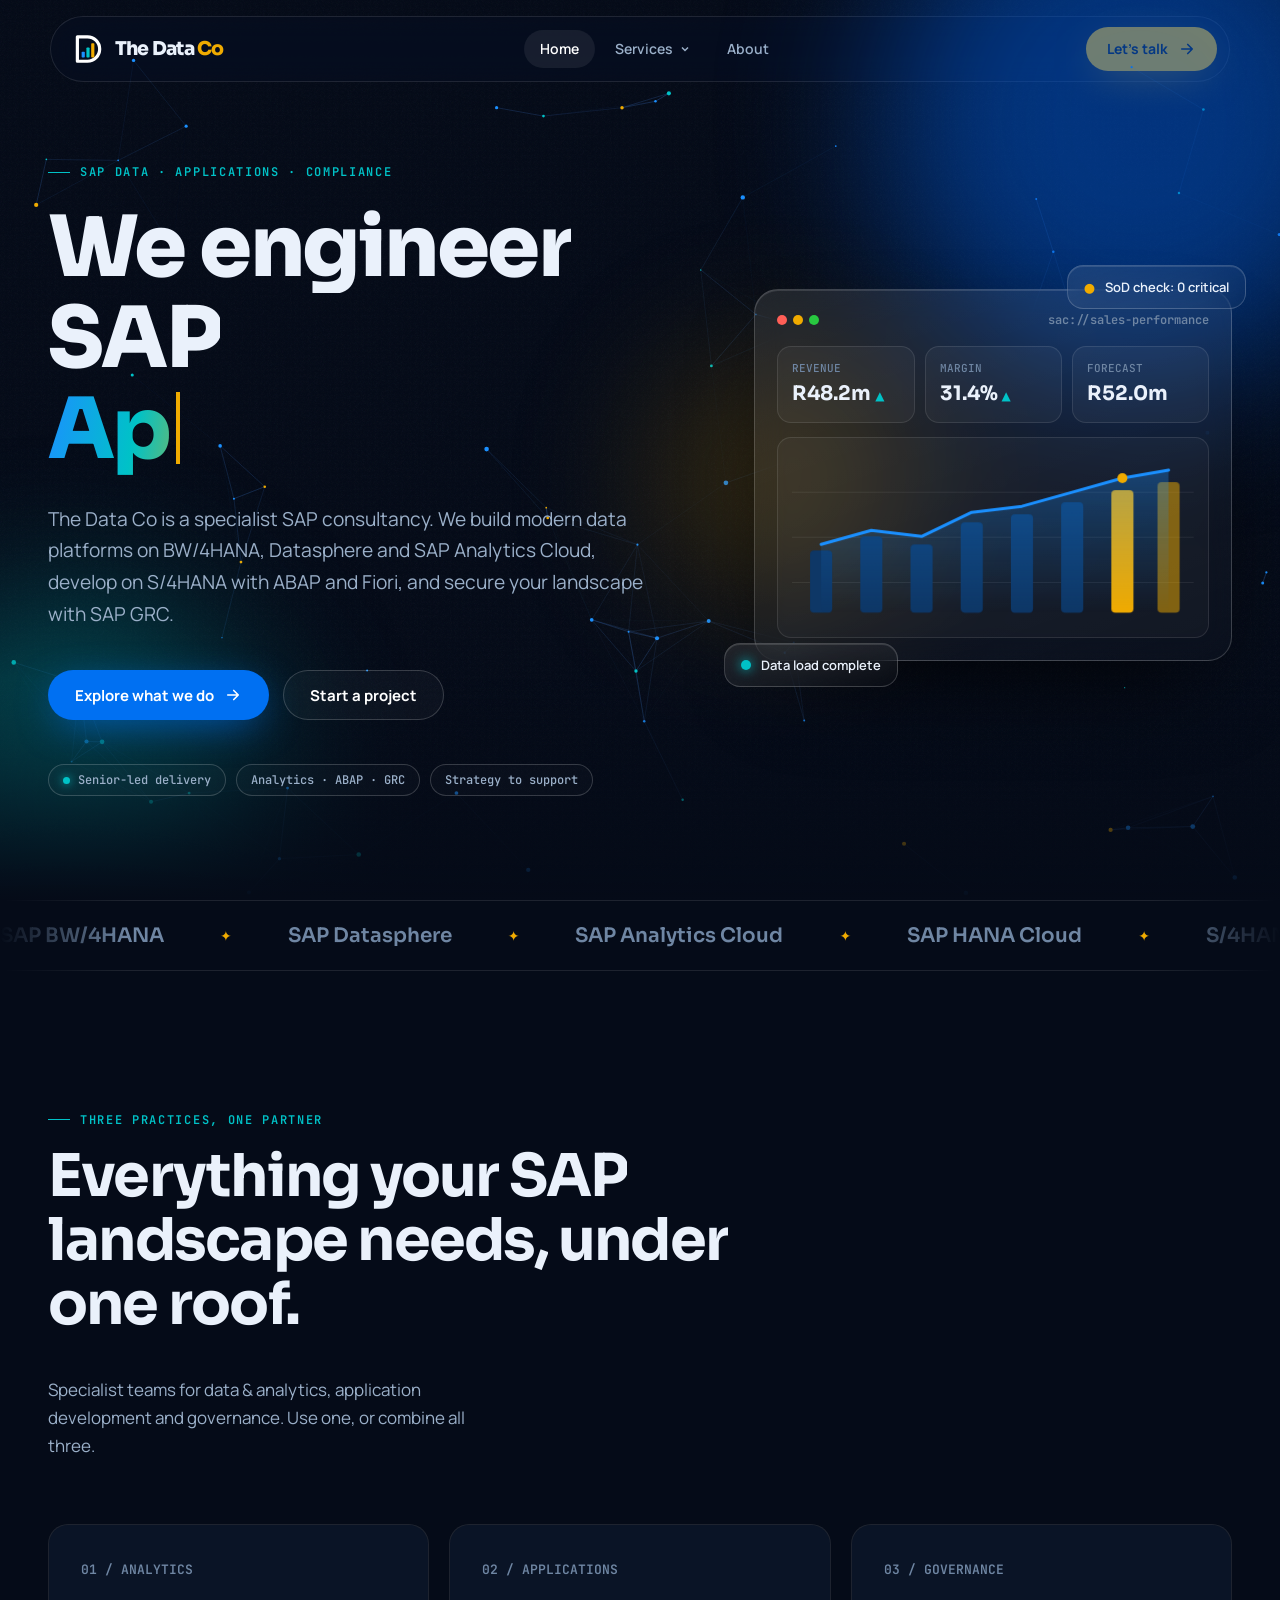
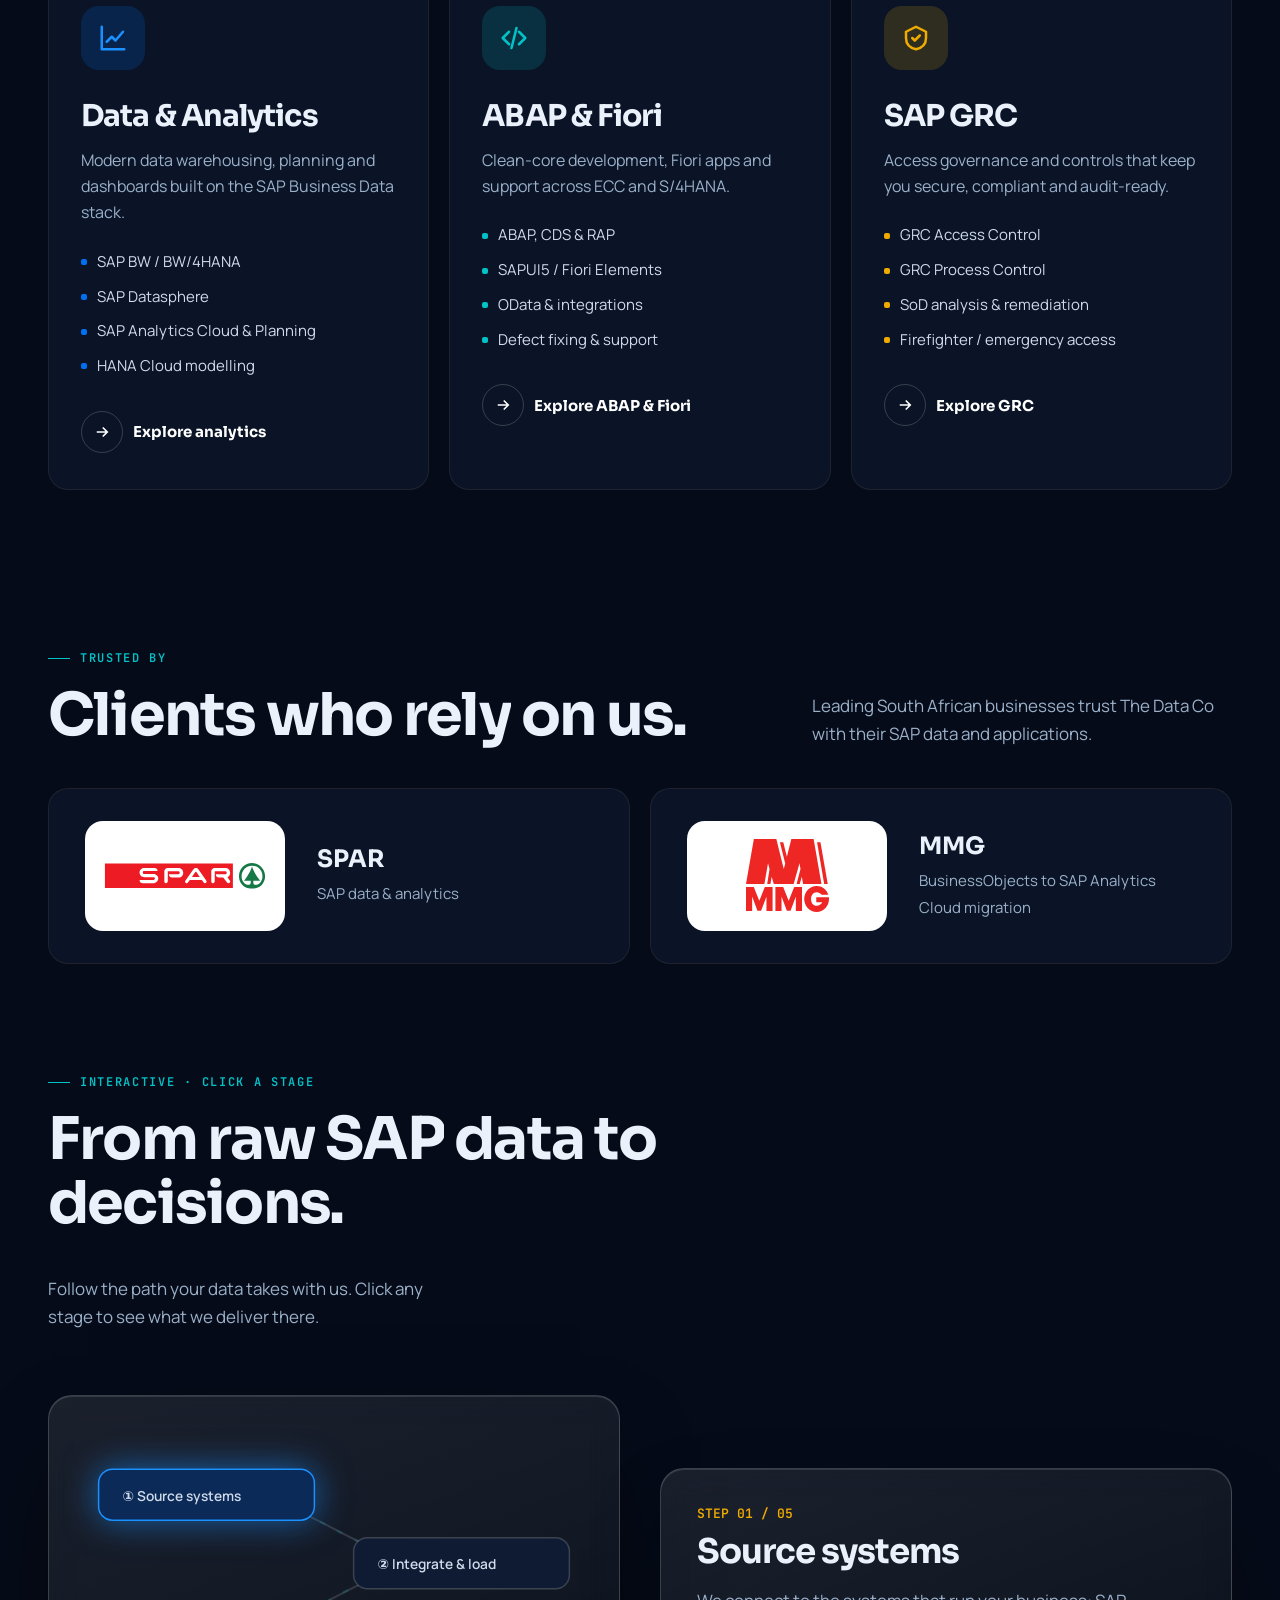
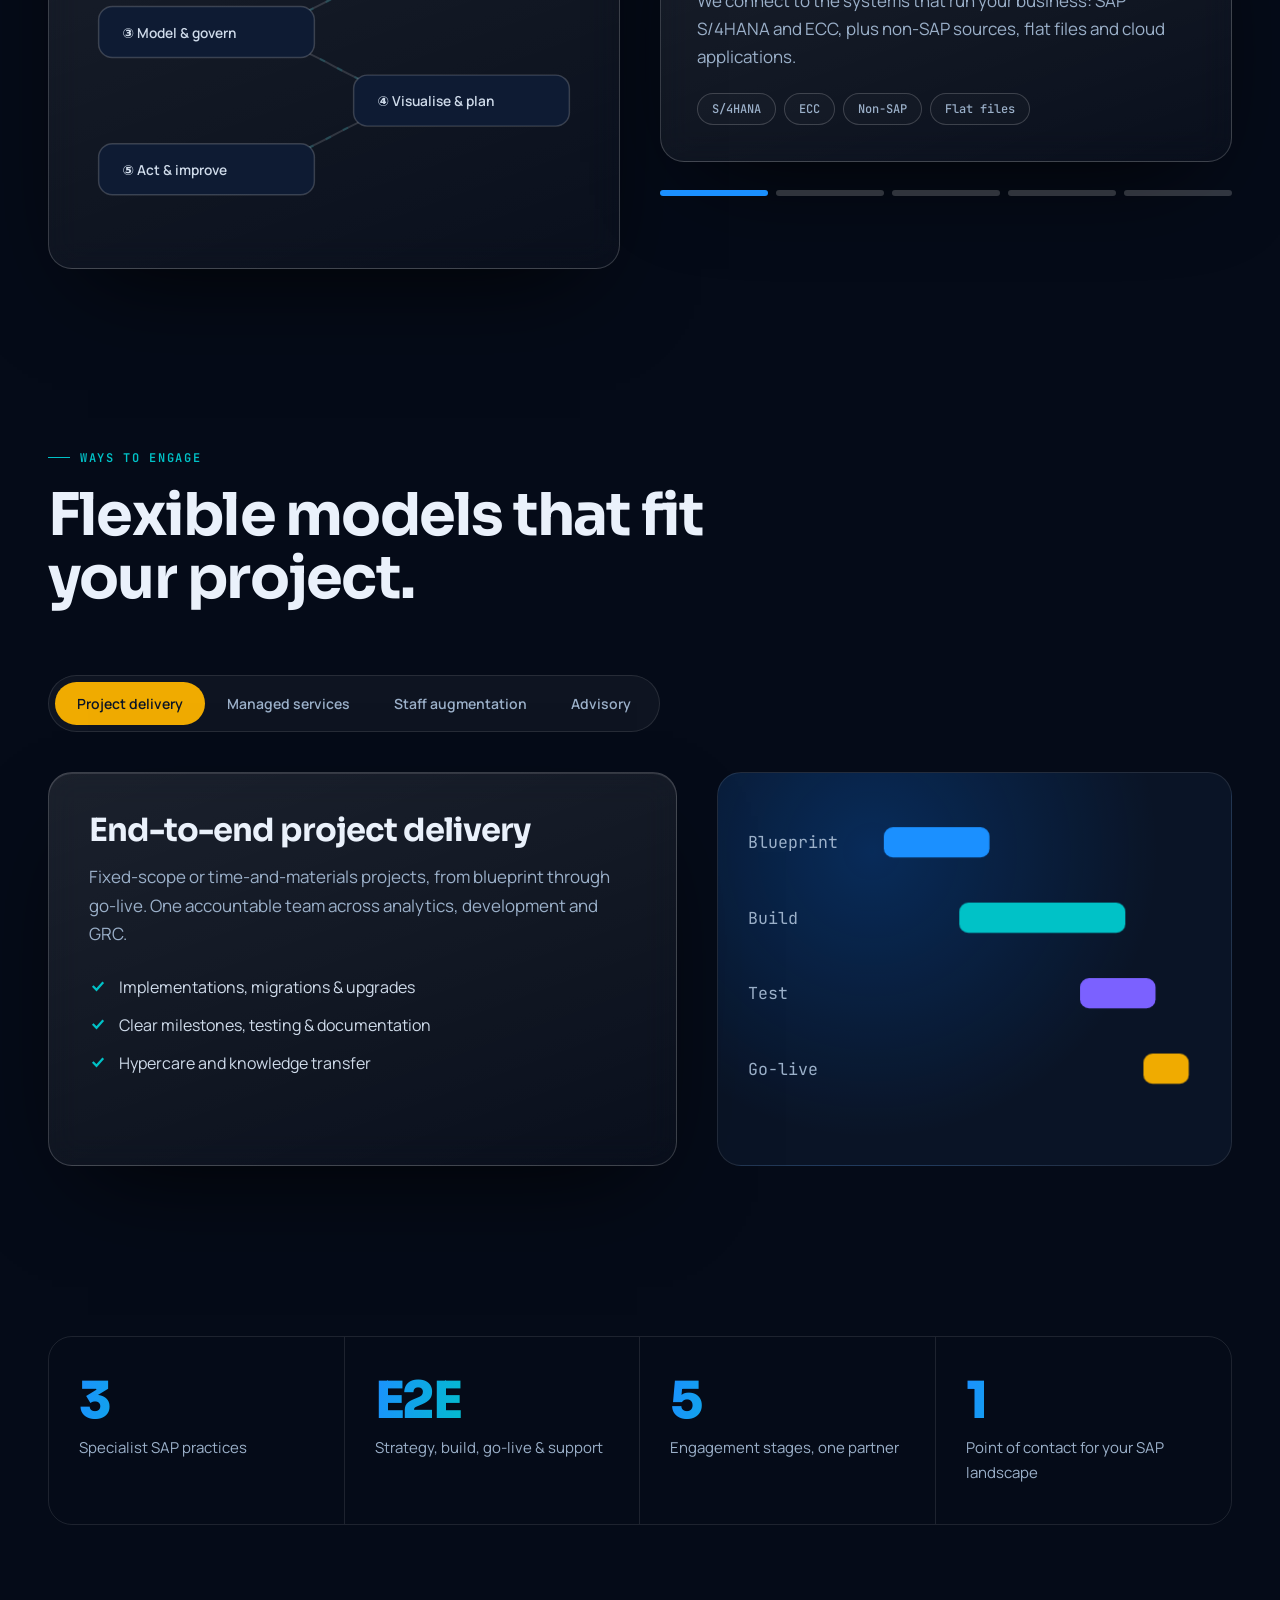
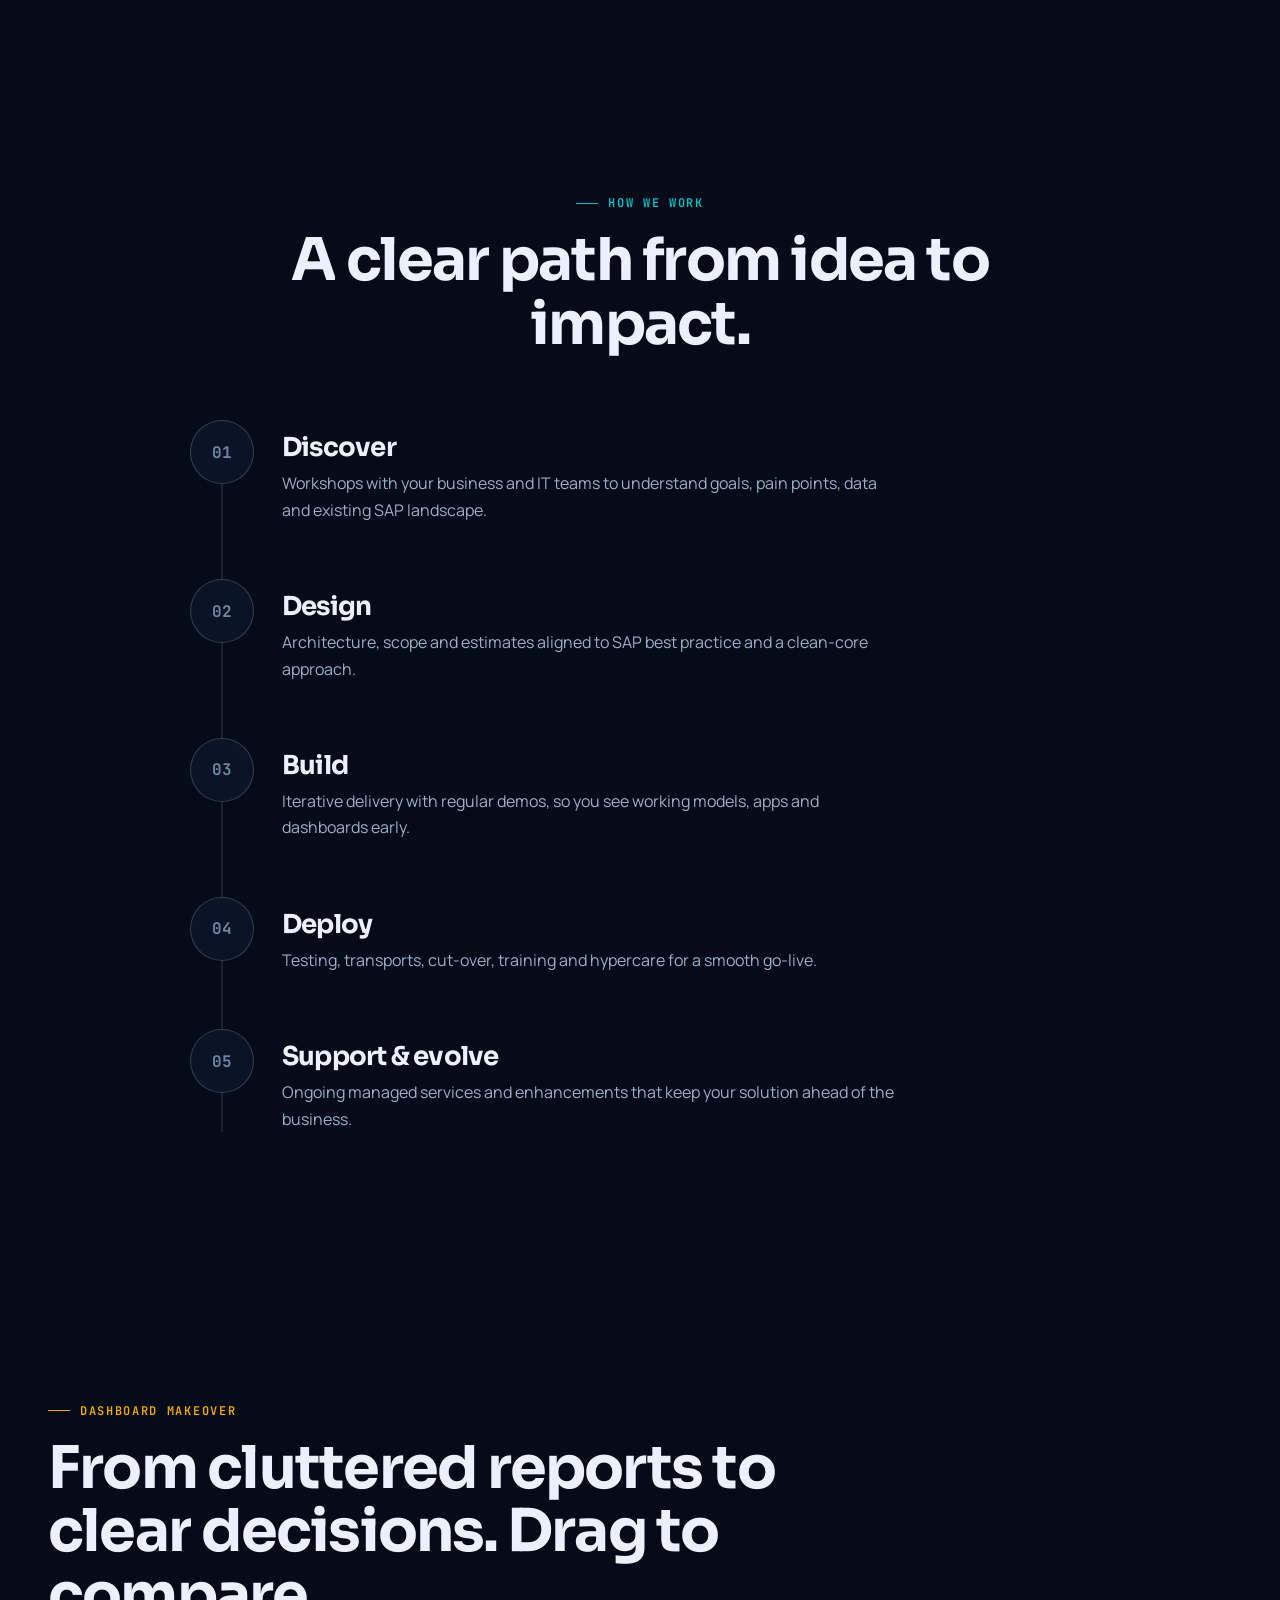
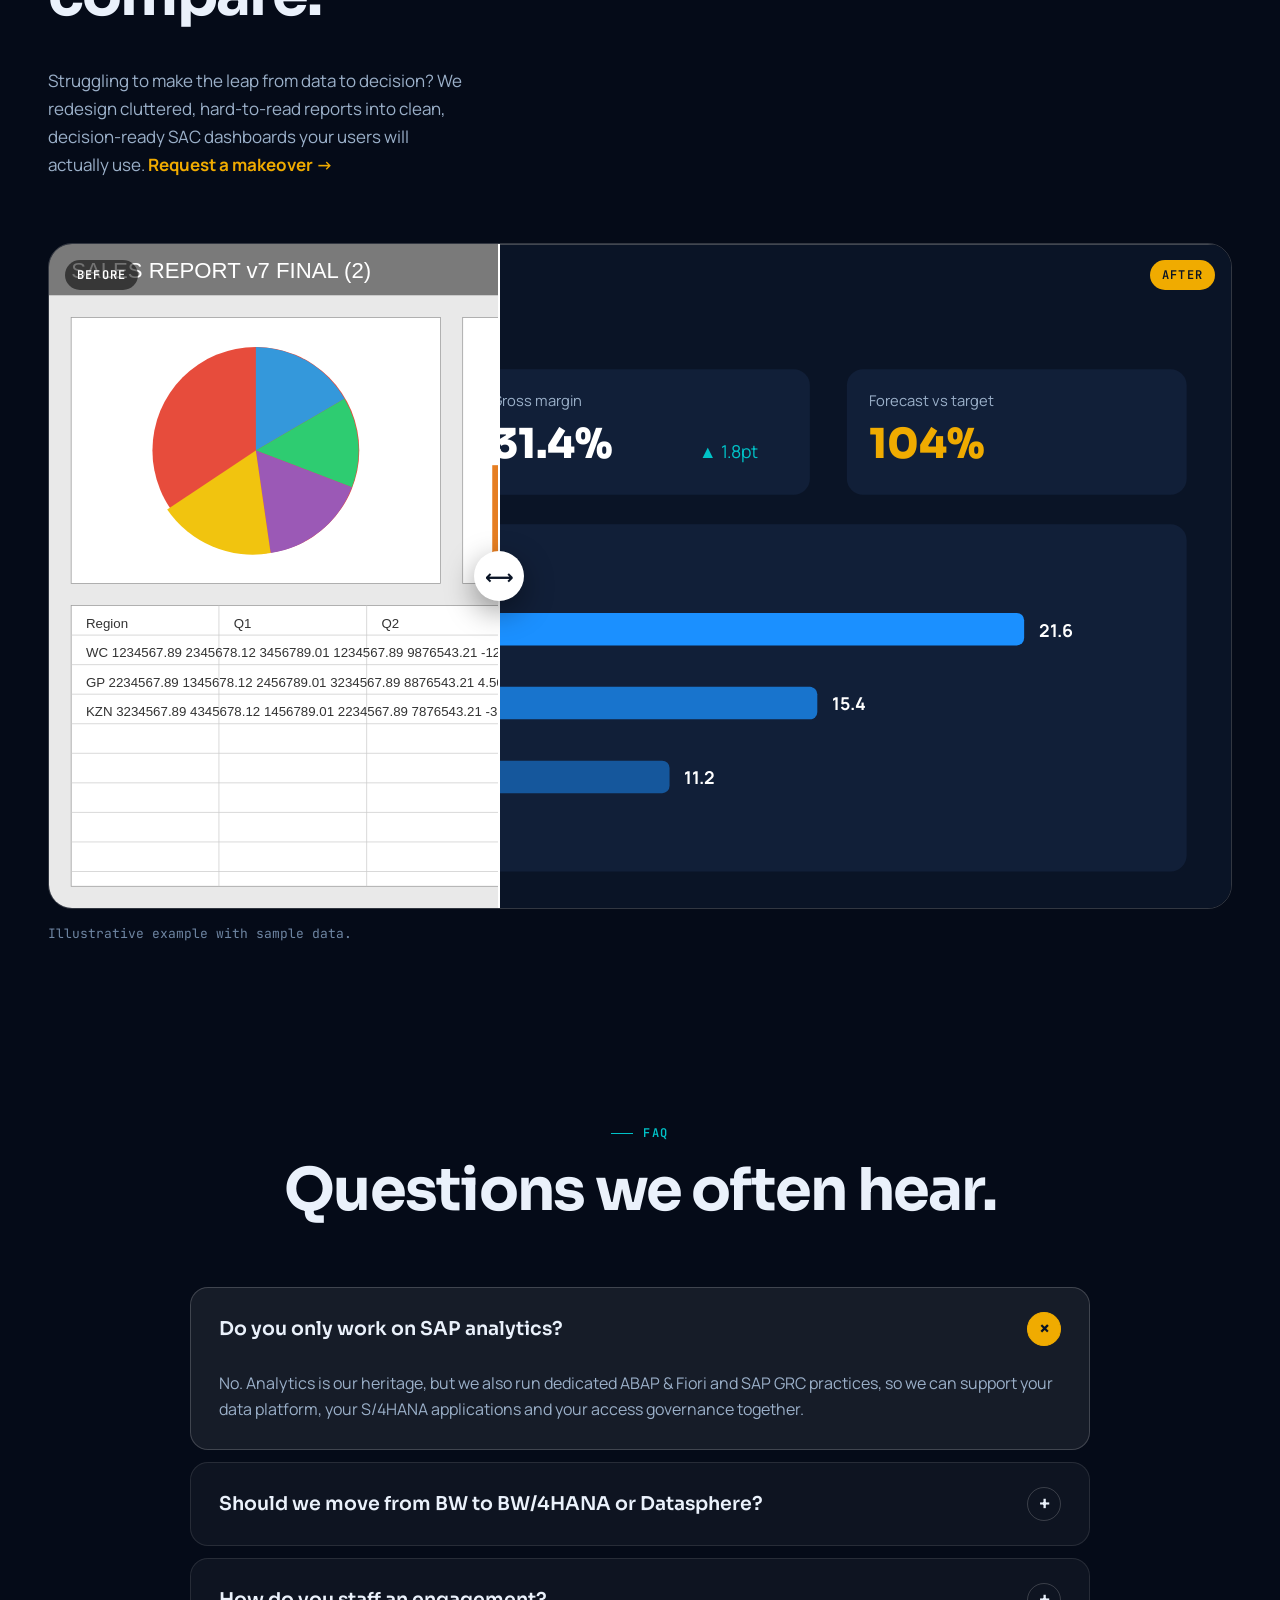
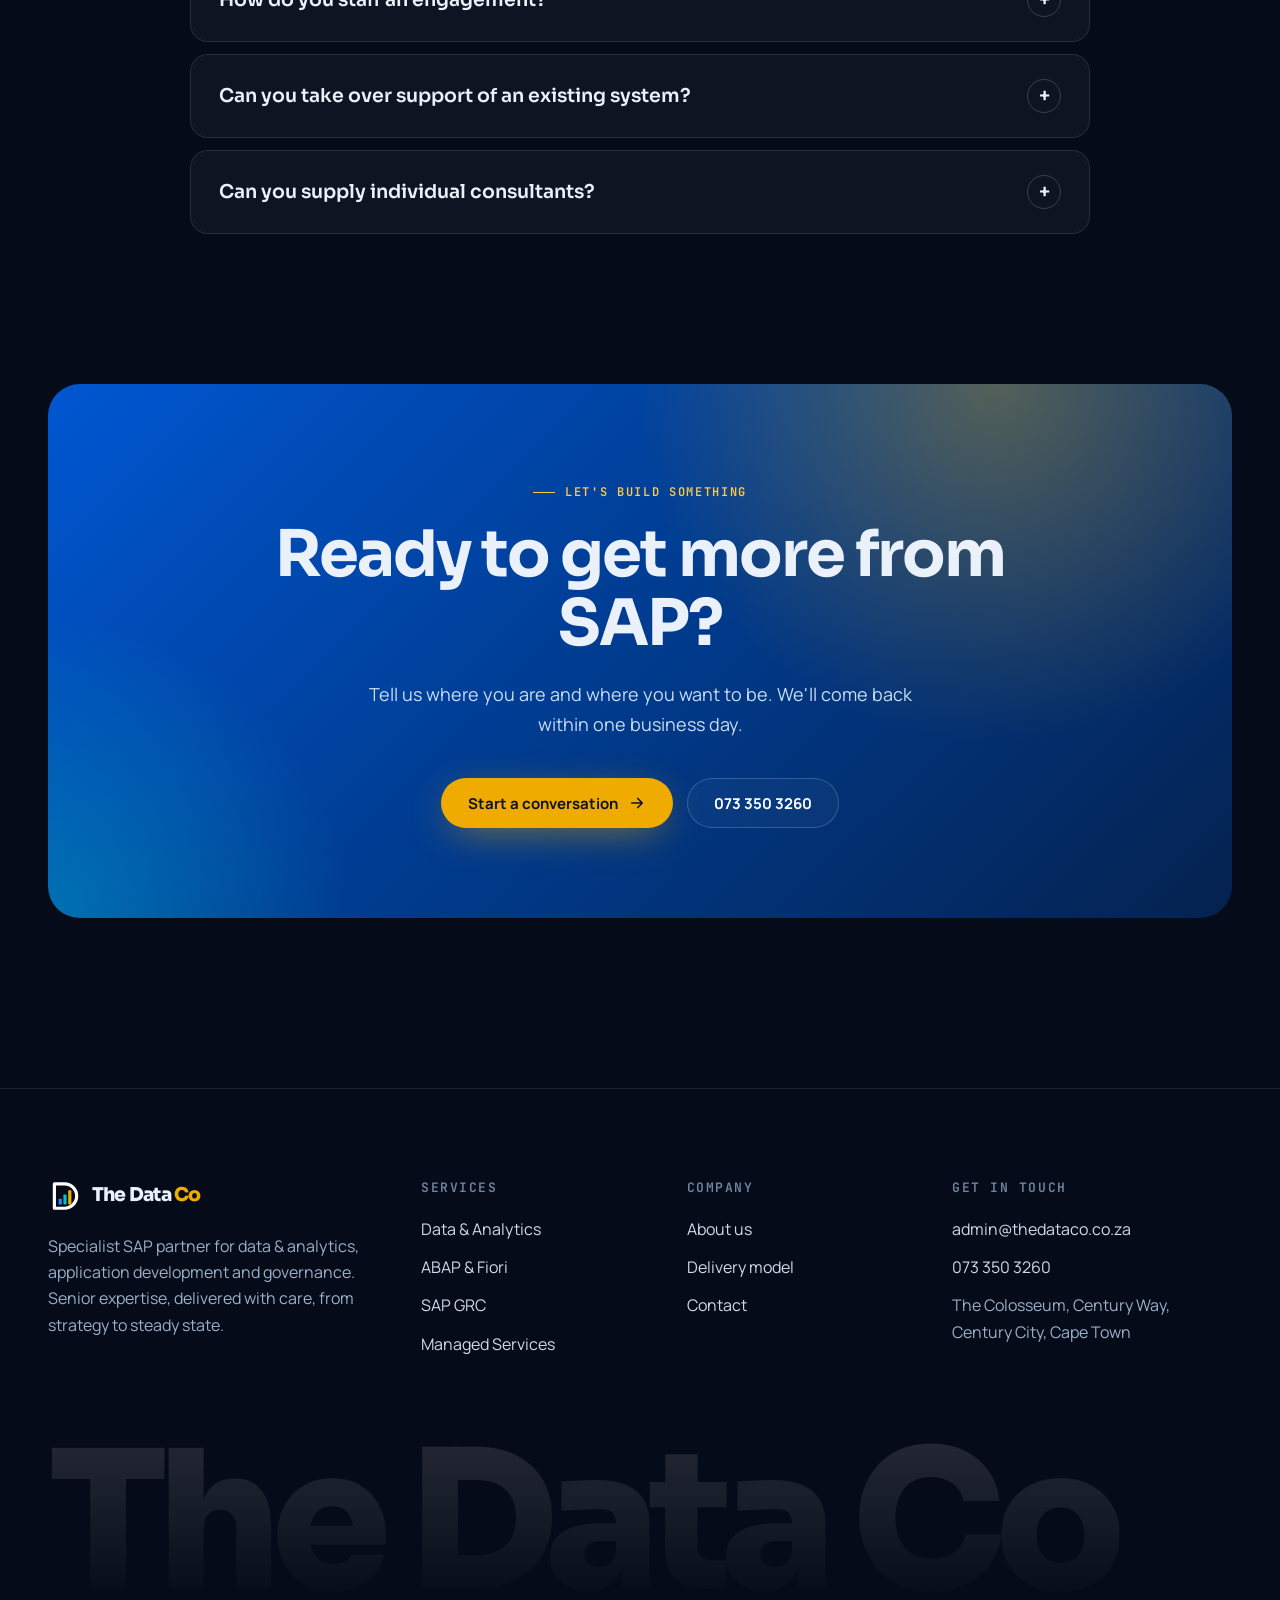
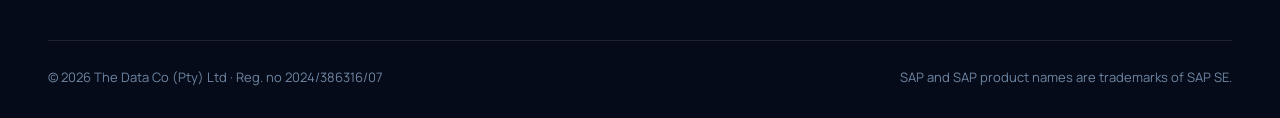
==== commit 4af35d3e: "Add files via upload" ====
--- a/index.html
+++ b/index.html
@@ -27,7 +27,7 @@
         <a class="btn btn-primary magnetic" href="#practices">Explore what we do <svg width="18" height="18" viewBox="0 0 24 24" fill="none" stroke="currentColor" stroke-width="2.2" stroke-linecap="round" stroke-linejoin="round"><path d="M5 12h14M13 6l6 6-6 6"/></svg></a>
         <a class="btn btn-ghost magnetic" href="contact.html">Start a project</a>
       </div>
-      <div class="pill-row rv d3"><span class="pill"><i></i>Cape Town · Century City</span><span class="pill">Offshore delivery · India</span></div>
+      <div class="pill-row rv d3"><span class="pill"><i></i>Senior-led delivery</span><span class="pill">Analytics · ABAP · GRC</span><span class="pill">Strategy to support</span></div>
     </div>
 
     <div class="rv d2" style="position:relative;perspective:1200px">
@@ -124,13 +124,13 @@
     <div class="clients">
       <div class="client spot rv" style="--c:#E2231A">
         <div class="spot-in">
-          <div class="logo-slot"><img src="spar.png" alt="SPAR" onerror="this.replaceWith(Object.assign(document.createElement('span'),{className:'logo-fallback',textContent:'SPAR'}))"></div>
+          <div class="logo-slot"><img src="spar.svg" alt="SPAR" onerror="this.replaceWith(Object.assign(document.createElement('span'),{className:'logo-fallback',textContent:'SPAR'}))"></div>
           <div class="client-meta"><strong>SPAR</strong><span>SAP data &amp; analytics</span></div>
         </div>
       </div>
       <div class="client spot rv d1" style="--c:#0070F2">
         <div class="spot-in">
-          <div class="logo-slot"><img src="mmg.png" alt="MMG" onerror="this.replaceWith(Object.assign(document.createElement('span'),{className:'logo-fallback',textContent:'MMG'}))"></div>
+          <div class="logo-slot"><img src="mmg.svg" alt="MMG" onerror="this.replaceWith(Object.assign(document.createElement('span'),{className:'logo-fallback',textContent:'MMG'}))"></div>
           <div class="client-meta"><strong>MMG</strong><span>BusinessObjects to SAP Analytics Cloud migration</span></div>
         </div>
       </div>
@@ -169,7 +169,7 @@
       {"t":"Integrate & load","d":"Reliable extraction and data flows with delta handling, monitoring and process chains, so data arrives complete and on time.","c":["ODP extractors","Datasphere replication","Process chains"]},
       {"t":"Model & govern","d":"Clean, reusable data models with security baked in. BW/4HANA ADSOs and Composite Providers, Datasphere views, HANA calculation views.","c":["BW/4HANA","Datasphere","HANA Cloud","Authorisations"]},
       {"t":"Visualise & plan","d":"Decision-ready stories, analytic applications and planning models in SAP Analytics Cloud, designed for real users.","c":["SAC stories","Custom widgets","SAC Planning"]},
-      {"t":"Act & improve","d":"Go-live, adoption and ongoing support from our onshore and offshore team, with continuous enhancement as your business changes.","c":["Hypercare","AMS support","Enhancements"]}
+      {"t":"Act & improve","d":"Go-live, user adoption and ongoing support, with continuous enhancement as your business evolves.","c":["Hypercare","AMS support","Enhancements"]}
     ]</script>
   </div>
 </section>
@@ -190,9 +190,9 @@
         <div class="viz-box"><svg viewBox="0 0 300 220" width="100%" aria-hidden="true"><g font-family="JetBrains Mono" font-size="11" fill="#9BB0C9"><text x="0" y="30">Blueprint</text><text x="0" y="80">Build</text><text x="0" y="130">Test</text><text x="0" y="180">Go-live</text></g><rect class="bar-grow" x="90" y="16" width="70" height="20" rx="6" fill="#1B90FF"/><rect class="bar-grow" style="animation-delay:.2s" x="140" y="66" width="110" height="20" rx="6" fill="#00C2C7"/><rect class="bar-grow" style="animation-delay:.4s" x="220" y="116" width="50" height="20" rx="6" fill="#7B61FF"/><rect class="bar-grow" style="animation-delay:.6s" x="262" y="166" width="30" height="20" rx="6" fill="#F0AB00"/></svg></div>
       </div>
       <div class="tab-body" data-pane="m" hidden>
-        <div class="glass"><h3>Managed services &amp; AMS</h3><p>Ongoing support for BW, SAC, ABAP and GRC, delivered by our offshore team in India with local oversight from Cape Town.</p>
+        <div class="glass"><h3>Managed services &amp; AMS</h3><p>Proactive, SLA-backed support for BW, SAC, ABAP and GRC, so your SAP landscape stays stable, fast and continuously improving.</p>
           <ul class="checks"><li><svg width="18" height="18" viewBox="0 0 24 24" fill="none" stroke="currentColor" stroke-width="3"><path d="M5 12l5 5 9-10"/></svg>Incident, problem &amp; change management</li><li><svg width="18" height="18" viewBox="0 0 24 24" fill="none" stroke="currentColor" stroke-width="3"><path d="M5 12l5 5 9-10"/></svg>Data load monitoring &amp; process chains</li><li><svg width="18" height="18" viewBox="0 0 24 24" fill="none" stroke="currentColor" stroke-width="3"><path d="M5 12l5 5 9-10"/></svg>Small enhancements on a flexible pool of hours</li></ul></div>
-        <div class="viz-box"><svg viewBox="0 0 300 220" width="100%" aria-hidden="true"><circle cx="150" cy="110" r="80" fill="none" stroke="rgba(255,255,255,.08)" stroke-width="18"/><circle cx="150" cy="110" r="80" fill="none" stroke="#00C2C7" stroke-width="18" stroke-dasharray="380 503" stroke-linecap="round" transform="rotate(-90 150 110)" class="line-path"/><text x="150" y="106" text-anchor="middle" fill="#fff" font-family="Sora" font-weight="700" font-size="26">Always on</text><text x="150" y="132" text-anchor="middle" fill="#9BB0C9" font-family="JetBrains Mono" font-size="11">onshore + offshore</text></svg></div>
+        <div class="viz-box"><svg viewBox="0 0 300 220" width="100%" aria-hidden="true"><circle cx="150" cy="110" r="80" fill="none" stroke="rgba(255,255,255,.08)" stroke-width="18"/><circle cx="150" cy="110" r="80" fill="none" stroke="#00C2C7" stroke-width="18" stroke-dasharray="380 503" stroke-linecap="round" transform="rotate(-90 150 110)" class="line-path"/><text x="150" y="106" text-anchor="middle" fill="#fff" font-family="Sora" font-weight="700" font-size="26">Always on</text><text x="150" y="132" text-anchor="middle" fill="#9BB0C9" font-family="JetBrains Mono" font-size="11">proactive · SLA-backed</text></svg></div>
       </div>
       <div class="tab-body" data-pane="s" hidden>
         <div class="glass"><h3>Staff augmentation</h3><p>Experienced SAP consultants who slot into your team and your methodology, for weeks or for the long haul.</p>
@@ -213,7 +213,7 @@
   <div class="wrap">
     <div class="stats rv">
       <div class="stat"><strong class="grad" data-count="3">0</strong><span>Specialist SAP practices</span></div>
-      <div class="stat"><strong class="grad" data-count="2">0</strong><span>Delivery hubs: South Africa &amp; India</span></div>
+      <div class="stat"><strong class="grad">E2E</strong><span>Strategy, build, go-live &amp; support</span></div>
       <div class="stat"><strong class="grad" data-count="5">0</strong><span>Engagement stages, one partner</span></div>
       <div class="stat"><strong class="grad">1</strong><span>Point of contact for your SAP landscape</span></div>
     </div>
@@ -230,17 +230,17 @@
       <div class="tl"><div class="dot">02</div><div><h3>Design</h3><p>Architecture, scope and estimates aligned to SAP best practice and a clean-core approach.</p></div></div>
       <div class="tl"><div class="dot">03</div><div><h3>Build</h3><p>Iterative delivery with regular demos, so you see working models, apps and dashboards early.</p></div></div>
       <div class="tl"><div class="dot">04</div><div><h3>Deploy</h3><p>Testing, transports, cut-over, training and hypercare for a smooth go-live.</p></div></div>
-      <div class="tl" style="padding-bottom:0"><div class="dot">05</div><div><h3>Support &amp; evolve</h3><p>Ongoing managed services and enhancements, delivered onshore and offshore.</p></div></div>
-    </div>
-  </div>
-</section>
-
-<!-- DATAVIZCO -->
-<section id="dataviz">
+      <div class="tl" style="padding-bottom:0"><div class="dot">05</div><div><h3>Support &amp; evolve</h3><p>Ongoing managed services and enhancements that keep your solution ahead of the business.</p></div></div>
+    </div>
+  </div>
+</section>
+
+<!-- DASHBOARD MAKEOVER -->
+<section id="makeover">
   <div class="wrap">
     <div class="sec-head">
-      <div><span class="tag rv" style="color:#F0AB00">DataVizCo · A The Data Co brand</span><h2 class="split">Dashboard makeover. Drag to see the difference.</h2></div>
-      <p class="rv">Struggling to make the leap from data to decision? DataVizCo redesigns cluttered reports into clear, decision-ready dashboards. <a href="https://datavizco.com/" target="_blank" rel="noopener" style="color:#F0AB00;font-weight:700">Visit DataVizCo →</a></p>
+      <div><span class="tag rv" style="color:#F0AB00">Dashboard makeover</span><h2 class="split">From cluttered reports to clear decisions. Drag to compare.</h2></div>
+      <p class="rv">Struggling to make the leap from data to decision? We redesign cluttered, hard-to-read reports into clean, decision-ready SAC dashboards your users will actually use. <a href="contact.html" style="color:#F0AB00;font-weight:700">Request a makeover →</a></p>
     </div>
     <div class="compare rv" style="--pos:50%">
       <div class="side before">
@@ -296,7 +296,7 @@
     <div class="faq rv">
       <details open><summary>Do you only work on SAP analytics?<i>+</i></summary><p>No. Analytics is our heritage, but we also run dedicated ABAP &amp; Fiori and SAP GRC practices, so we can support your data platform, your S/4HANA applications and your access governance together.</p></details>
       <details><summary>Should we move from BW to BW/4HANA or Datasphere?<i>+</i></summary><p>It depends on your current release, customisation and cloud strategy. We run roadmap workshops that compare the options against your landscape, timelines and budget, and many clients end up with a hybrid.</p></details>
-      <details><summary>How does your offshore model work?<i>+</i></summary><p>Engagements are led from Cape Town, with development and support capacity from our team in India. You get local accountability and cost-effective scale.</p></details>
+      <details><summary>How do you staff an engagement?<i>+</i></summary><p>Every engagement is led by a senior consultant who stays involved from design to go-live, backed by a dedicated delivery and support team that scales with your needs.</p></details>
       <details><summary>Can you take over support of an existing system?<i>+</i></summary><p>Yes. We start with a structured knowledge transfer and health check, then move into a managed service with agreed response times and a flexible pool of enhancement hours.</p></details>
       <details><summary>Can you supply individual consultants?<i>+</i></summary><p>Yes. We provide BW, Datasphere, SAC, ABAP, Fiori and GRC consultants on short or long-term contracts to strengthen your own team.</p></details>
     </div>
--- a/styles.css
+++ b/styles.css
@@ -141,9 +141,9 @@
 /* clients */
 .clients{display:grid;grid-template-columns:repeat(2,1fr);gap:20px}
 .client .spot-in{display:flex;align-items:center;gap:32px;padding:32px 36px}
-.logo-slot{flex:none;width:200px;height:110px;border-radius:18px;background:#fff;display:grid;place-items:center;padding:18px;transition:transform .4s}
+.logo-slot{flex:none;width:200px;height:110px;border-radius:18px;background:#fff;display:flex;align-items:center;justify-content:center;padding:18px;transition:transform .4s;overflow:hidden}
 .client:hover .logo-slot{transform:scale(1.05) rotate(-1deg)}
-.logo-slot img{max-width:100%;max-height:100%;object-fit:contain}
+.logo-slot img{display:block;max-width:100%;max-height:100%;width:auto;height:auto;object-fit:contain}
 .logo-fallback{font:800 34px var(--display);letter-spacing:.04em;color:#0A1426}
 .client-meta strong{display:block;font:700 24px var(--display);margin-bottom:6px}
 .client-meta span{color:var(--muted);font-size:15px}
